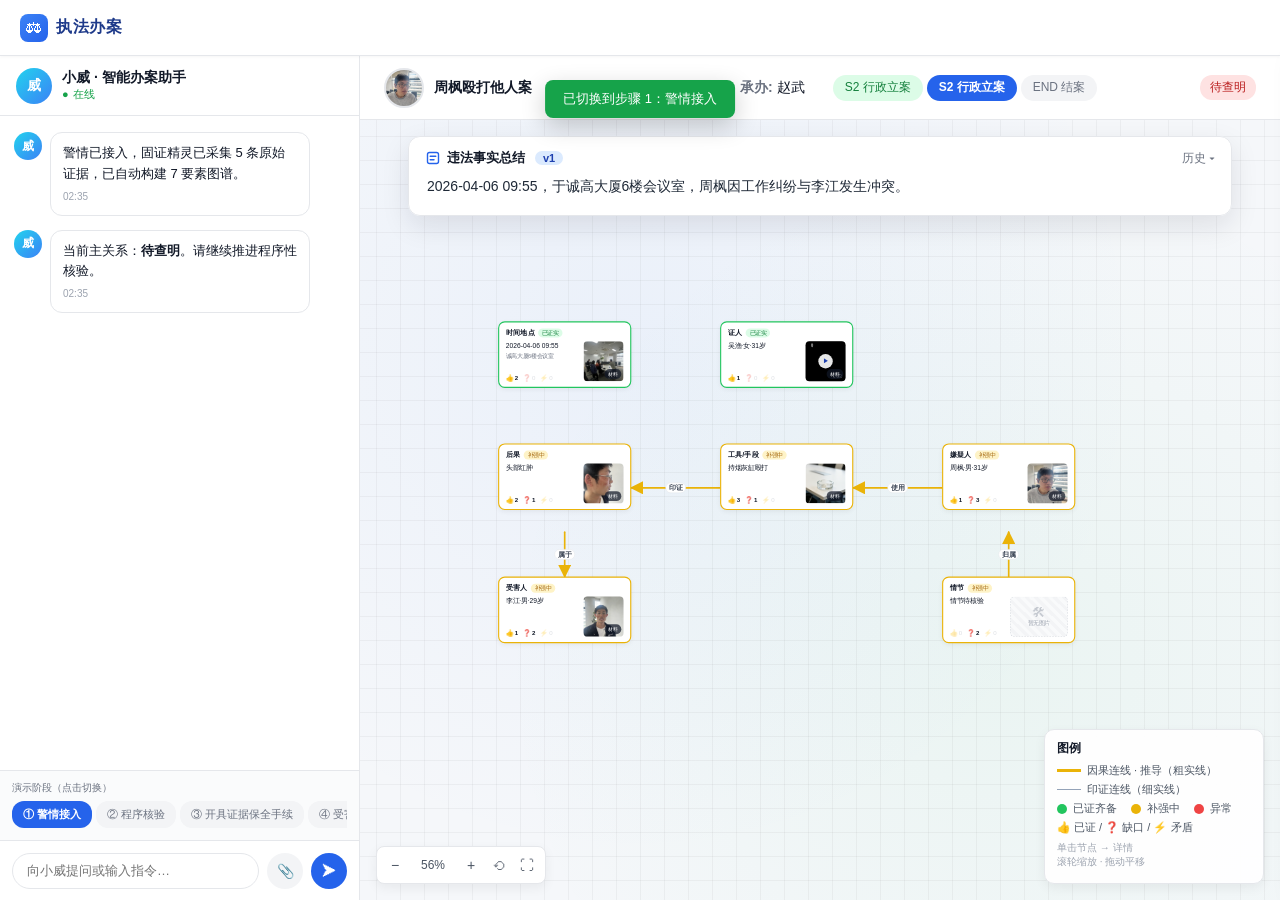
==== 卷宗V5.html @ eef05706 "Update dossier workflow prototype and documentation Refresh the dossier workflow assets and document" ====
<!DOCTYPE html>
<html lang="zh-CN">
<head>
<meta charset="UTF-8">
<title>执法办案智能辅助系统 · 原型 v4</title>
<style>
* { box-sizing: border-box; margin: 0; padding: 0; }
html, body { height: 100%; font-family: -apple-system, "PingFang SC", "Microsoft YaHei", "Segoe UI", sans-serif; color: #111827; background: #f5f7fa; overflow: hidden; }
button { font-family: inherit; cursor: pointer; border: none; background: none; }

/* ============ 顶部栏 ============ */
.topbar {
  height: 56px; background: #fff; border-bottom: 1px solid #e5e7eb;
  display: flex; align-items: center; padding: 0 20px; gap: 24px;
  box-shadow: 0 1px 3px rgba(0,0,0,.04); z-index: 10; position: relative;
}
.brand { display: flex; align-items: center; gap: 8px; }
.brand-logo {
  width: 28px; height: 28px; border-radius: 8px;
  background: linear-gradient(135deg,#3b82f6,#2563eb);
  display: flex; align-items: center; justify-content: center; color:#fff; font-size: 16px;
}
.brand-name { font-size: 16px; font-weight: 700; color: #1e3a8a; letter-spacing: 0.5px; }
.case-meta { display: flex; gap: 18px; font-size: 14px; align-items: center; }
.case-title { display: flex; align-items: center; gap: 10px; }
.case-avatar {
  width: 40px; height: 40px; border-radius: 50%; flex-shrink: 0;
  background-image: url('assets/嫌疑人人像.jpg'); background-size: cover; background-position: center;
  border: 2px solid #e5e7eb;
}
.case-meta span.lbl { color: #6b7280; margin-right: 4px; font-weight: 700; }
.case-meta span.val { color: #111827; font-weight: 500; }
.stage-chips { display: flex; gap: 4px; }
.chip {
  height: 26px; padding: 0 12px; border-radius: 13px; font-size: 12px;
  display: flex; align-items: center; background: #f3f4f6; color: #6b7280;
}
.chip.done { background: #dcfce7; color: #15803d; }
.chip.active { background: #2563eb; color: #fff; font-weight: 600; }
.main-rel {
  font-size: 12px; padding: 4px 10px; border-radius: 12px;
  background: #fee2e2; color: #b91c1c; font-weight: 500;
}
.main-rel.yellow { background: #fef3c7; color: #a16207; }
.main-rel.green { background: #dcfce7; color: #15803d; }
.spacer { flex: 1; }

/* ============ 工作区案件信息条 ============ */
.workspace-casebar {
  width: 100%; min-height: 64px; background: #fff; border-bottom: 1px solid #e5e7eb;
  display: flex; align-items: center; padding: 0 24px; gap: 28px;
  box-shadow: 0 1px 2px rgba(0,0,0,.03); flex-shrink: 0;
}

/* ============ 主体三段 ============ */
.app { height: calc(100vh - 56px); display: flex; }

/* ============ 左侧聊天 ============ */
.chat {
  width: 360px; background: #fff; border-right: 1px solid #e5e7eb;
  display: flex; flex-direction: column;
}
.chat-head {
  height: 60px; padding: 0 16px; display: flex; align-items: center; gap: 10px;
  border-bottom: 1px solid #e5e7eb;
}
.bot-avatar {
  width: 36px; height: 36px; border-radius: 50%;
  background: linear-gradient(135deg,#22d3ee,#3b82f6);
  display: flex; align-items: center; justify-content: center; color: #fff; font-weight: 700; font-size: 14px;
}
.bot-name { font-size: 14px; font-weight: 600; }
.bot-status { font-size: 11px; color: #16a34a; }
.bot-status::before { content:"●"; margin-right: 4px; }

.msgs { flex: 1; overflow-y: auto; padding: 16px 14px; display: flex; flex-direction: column; gap: 14px; }
.msg { display: flex; gap: 8px; }
.msg.user { flex-direction: row-reverse; }
.msg .av {
  width: 28px; height: 28px; border-radius: 50%; flex-shrink: 0;
  display: flex; align-items: center; justify-content: center; color:#fff; font-size: 12px; font-weight: 600;
}
.msg.bot .av { background: linear-gradient(135deg,#22d3ee,#3b82f6); }
.msg.user .av { background: #2563eb; }
.bubble {
  max-width: 260px; padding: 10px 12px; border-radius: 12px; font-size: 13px;
  line-height: 1.6; background: #f3f4f6; color: #111827;
}
.msg.user .bubble { background: #2563eb; color: #fff; }
.msg.bot .bubble { background: #fff; border: 1px solid #e5e7eb; }
.bubble b { color: #111827; }
.bubble .msg-link { color: #2563eb; font-weight: 700; cursor: pointer; }
.bubble .msg-link:hover { text-decoration: underline; }
.bubble .confirm-demo {
  display: inline-block; margin-left: 6px; padding: 2px 10px; border-radius: 999px;
  background: #2563eb; color: #fff; font-size: 12px; font-weight: 700;
}
.bubble .ts { display: block; font-size: 10px; color: #9ca3af; margin-top: 4px; }
.msg.user .bubble .ts { color: rgba(255,255,255,.7); }

/* 强提示矛盾消息 */
.bubble.alert {
  border-left: 4px solid #ef4444 !important; padding-left: 10px;
  background: #fff;
}
.bubble.alert .alert-title {
  color: #b91c1c; font-weight: 700; margin-bottom: 6px;
  display: flex; align-items: center; gap: 4px;
}
.bubble.alert .conflict-row {
  display: flex; gap: 4px; margin: 6px 0;
}
.bubble.alert .conflict-col {
  flex: 1; border: 1px solid #e5e7eb; border-radius: 6px; padding: 6px 8px;
  font-size: 11px; background: #f9fafb;
}
.bubble.alert .conflict-col .src { color: #6b7280; font-size: 10px; }
.bubble.alert .conflict-col .val { font-weight: 600; color: #111827; }
.bubble.alert .investigation {
  background: #eff6ff; border-left: 3px solid #3b82f6;
  padding: 6px 8px; margin: 6px 0; font-size: 11px; border-radius: 4px;
}
.bubble.alert .tasks {
  font-size: 11px; color: #4b5563; margin-top: 4px;
}
.bubble.alert .tasks::before { content: "📋 "; }
.bubble.alert .view-conflict {
  color: #2563eb; font-size: 12px; cursor: pointer;
  margin-top: 8px; display: inline-block; font-weight: 500;
}
.bubble.alert .view-conflict:hover { text-decoration: underline; }

/* 演示步进器 */
.stepper {
  border-top: 1px solid #e5e7eb;
  padding: 10px 12px; background: #fafbfc;
}
.stepper-label { font-size: 10px; color: #6b7280; margin-bottom: 6px; }
.stepper-pills { display: flex; gap: 4px; overflow-x: auto; padding-bottom: 2px; }
.step-pill {
  flex-shrink: 0; padding: 5px 10px; border-radius: 12px;
  font-size: 11px; background: #f3f4f6; color: #6b7280; cursor: pointer; border: 1px solid transparent;
  transition: all .2s;
}
.step-pill.active { background: #2563eb; color: #fff; font-weight: 600; }
.step-pill.done { background: #dcfce7; color: #15803d; }
.step-pill:hover:not(.active) { background: #e5e7eb; }

.input-area {
  height: 60px; padding: 10px 12px; border-top: 1px solid #e5e7eb;
  display: flex; align-items: center; gap: 8px;
}
.input-area input {
  flex: 1; height: 36px; border: 1px solid #e5e7eb; border-radius: 18px;
  padding: 0 14px; font-size: 13px; outline: none;
}
.input-area input:focus { border-color: #3b82f6; }
.input-area .icon-btn {
  width: 36px; height: 36px; border-radius: 50%; background: #f3f4f6;
  display: flex; align-items: center; justify-content: center; font-size: 14px;
}
.input-area .send-btn { background: #2563eb; color: #fff; }

/* ============ 右侧工作区 ============ */
.workspace { flex: 1; display: flex; flex-direction: column; min-width: 0; }
.tabs {
  height: 44px; background: #fff; border-bottom: 1px solid #e5e7eb;
  display: none; align-items: center; padding: 0 16px; gap: 4px;
}
.tab {
  padding: 0 14px; height: 32px; display: flex; align-items: center; gap: 6px;
  font-size: 13px; color: #6b7280; border-radius: 6px; cursor: pointer;
}
.tab .badge {
  background: #f3f4f6; color: #4b5563; font-size: 10px;
  padding: 1px 6px; border-radius: 8px; font-weight: 600;
}
.tab.active { background: #eff6ff; color: #2563eb; font-weight: 600; }
.tab.active .badge { background: #2563eb; color: #fff; }

.tab-content { flex: 1; overflow: hidden; position: relative; }
.tab-pane { display: none; height: 100%; }
.tab-pane.active { display: flex; flex-direction: column; }

/* ============ 违法事实总结 ============ */
.fact-summary {
  position: absolute; top: 16px; left: 50%; transform: translateX(-50%);
  width: calc(100% - 96px); max-width: 1350px;
  background: rgba(255,255,255,.96); border: 1px solid #e5e7eb; border-radius: 12px;
  padding: 12px 16px; z-index: 60;
  box-shadow: 0 10px 28px rgba(15,23,42,.10);
  backdrop-filter: blur(8px);
}
.fact-head {
  display: flex; align-items: center; justify-content: space-between;
  margin-bottom: 8px;
}
.fact-title {
  font-size: 13px; font-weight: 600; color: #111827;
  display: flex; align-items: center; gap: 6px;
}
.fact-title .linear-icon {
  width: 16px; height: 16px; color: #2563eb; flex-shrink: 0;
}
.fact-title .ver {
  background: #dbeafe; color: #1e40af; font-size: 11px;
  padding: 1px 8px; border-radius: 8px; margin-left: 4px;
}
.fact-history-btn {
  font-size: 12px; color: #6b7280; cursor: pointer;
}
.fact-history-btn:hover { color: #2563eb; }
.fact-body {
  font-size: 14px; color: #1f2937; line-height: 1.7;
  min-height: 28px; max-height: 100px; overflow: auto;
}
.fact-body .new {
  background: #dbeafe; color: #1e40af; padding: 0 2px; border-radius: 3px;
  animation: highlight 3s ease forwards;
}
@keyframes highlight {
  0% { background: #93c5fd; }
  100% { background: transparent; color: #1f2937; }
}

/* ============ 图谱画布（支持缩放拖动） ============ */
.canvas-wrap {
  flex: 1; position: relative; overflow: hidden;
  background:
    radial-gradient(circle at 30% 30%, rgba(59,130,246,.06), transparent 60%),
    radial-gradient(circle at 70% 70%, rgba(34,197,94,.05), transparent 60%),
    #f5f7fa;
  cursor: grab;
}
.canvas-wrap.grabbing { cursor: grabbing; }
.canvas-wrap::before {
  content: ""; position: absolute; inset: -2000px; pointer-events: none;
  background-image:
    linear-gradient(to right, rgba(0,0,0,.04) 1px, transparent 1px),
    linear-gradient(to bottom, rgba(0,0,0,.04) 1px, transparent 1px);
  background-size: 24px 24px;
}
/* 视口容器：承载SVG + 节点层，统一transform */
.viewport {
  position: absolute; left: 0; top: 0;
  width: 1600px; height: 800px;
  transform-origin: 0 0;
  transition: transform 200ms ease;
}
.viewport.dragging { transition: none; }
#graph { width: 100%; height: 100%; display: block; }

/* 缩放控制条 */
.zoom-bar {
  position: absolute; left: 16px; bottom: 16px;
  background: #fff; border: 1px solid #e5e7eb; border-radius: 8px;
  display: flex; align-items: center; padding: 4px;
  box-shadow: 0 4px 12px rgba(0,0,0,.06); z-index: 50;
}
.zoom-bar button {
  width: 28px; height: 28px; border-radius: 6px; font-size: 14px;
  color: #4b5563; transition: background .15s;
}
.zoom-bar button:hover { background: #f3f4f6; }
.zoom-bar .zoom-val {
  min-width: 48px; text-align: center; font-size: 12px; color: #4b5563;
  font-variant-numeric: tabular-nums;
}

/* 节点（HTML，绝对定位） */
.nodes-layer {
  position: absolute; inset: 0; pointer-events: none;
}
.node {
  position: absolute; pointer-events: auto;
  background: #fff; border: 2px solid #eab308; border-radius: 12px;
  box-shadow: 0 3px 10px rgba(0,0,0,.06);
  padding: 10px 12px; cursor: pointer;
  transition: box-shadow 200ms, border-color 200ms, transform 150ms;
  display: flex; flex-direction: column;
}
.node:hover { transform: translateY(-2px); box-shadow: 0 8px 20px rgba(0,0,0,.1); }
.node.green { border-color: #22c55e; }
.node.red { border-color: #ef4444; animation: redblink 2s linear infinite; }
@keyframes redblink {
  0%, 100% { box-shadow: 0 4px 12px rgba(239,68,68,.4); border-color: #ef4444; }
  50% { box-shadow: 0 4px 18px rgba(239,68,68,.7); border-color: #fca5a5; }
}

.node-head {
  display: flex; align-items: center; gap: 6px; margin-bottom: 6px;
}
.node-title { font-size: 13px; font-weight: 600; }
.node-status {
  height: 16px; padding: 0 7px; border-radius: 8px; font-size: 10px;
  display: inline-flex; align-items: center;
}
.node-status.yellow { background: #fef3c7; color: #a16207; }
.node-status.green { background: #dcfce7; color: #15803d; }
.node-status.red { background: #fee2e2; color: #b91c1c; }

.node-body { display: flex; gap: 8px; flex: 1; align-items: stretch; }
.node-info { flex: 1; min-width: 0; display: flex; flex-direction: column; }
.node-key { font-size: 12px; font-weight: 500; color: #111827; line-height: 1.4; }
.node-sub { font-size: 10px; color: #6b7280; margin-top: 3px; line-height: 1.4; }
.node-info .three-badges { margin-top: auto; padding-top: 8px; }
.node-photo {
  width: 72px; height: 72px; border-radius: 7px; background: #f3f4f6;
  display: flex; align-items: center; justify-content: center;
  font-size: 9px; color: #9ca3af; flex-shrink: 0;
  background-size: cover; background-position: center;
  box-sizing: border-box; position: relative; overflow: hidden;
}
.node-photo.placeholder {
  width: 72px; height: 72px;
  background: repeating-linear-gradient(45deg, #f9fafb, #f9fafb 6px, #f3f4f6 6px, #f3f4f6 12px);
  border: 1px dashed #d1d5db;
  flex-direction: column; gap: 2px; color: #9ca3af; font-size: 10px;
  box-sizing: border-box;
}
.node-photo.placeholder .icon { font-size: 24px; opacity: .55; line-height: 1; }

/* 证人视频小部件（72×72 正方形） */
.node-video {
  width: 72px; height: 72px; flex-shrink: 0;
  border-radius: 7px; overflow: hidden;
  position: relative; background: #000;
  cursor: pointer;
}
.node-video video {
  width: 100%; height: 100%; object-fit: cover; display: block;
}
.node-video .vd-overlay {
  position: absolute; inset: 0; display: flex; align-items: center; justify-content: center;
  background: linear-gradient(135deg, rgba(0,0,0,.25), rgba(0,0,0,.55));
  transition: background .2s;
}
.node-video.playing .vd-overlay { background: rgba(0,0,0,0); }
.node-video .play-icon {
  width: 26px; height: 26px; border-radius: 50%;
  background: rgba(255,255,255,.9); color: #1e40af;
  display: flex; align-items: center; justify-content: center;
  font-size: 10px;
  box-shadow: 0 2px 6px rgba(0,0,0,.3);
}
.node-video.playing .play-icon { display: none; }
.node-video .vd-tag {
  position: absolute; top: 3px; left: 3px;
  font-size: 8px; color: #fff; background: rgba(0,0,0,.5);
  padding: 1px 5px; border-radius: 5px;
}
.node-video .vd-time {
  position: absolute; bottom: 3px; right: 3px;
  font-size: 8px; color: #fff; background: rgba(0,0,0,.55);
  padding: 1px 4px; border-radius: 4px;
  font-variant-numeric: tabular-nums;
}

.node-foot {
  display: flex; justify-content: space-between; align-items: center;
  margin-top: 8px; padding-top: 7px; border-top: 1px dashed #f3f4f6;
}
.three-bar { display: flex; gap: 3px; }
.three-bar .seg {
  width: 28px; height: 16px; border-radius: 8px;
  display: flex; align-items: center; justify-content: center;
  font-size: 9px; font-weight: 700; color: #fff;
  box-shadow: inset 0 1px 0 rgba(255,255,255,.4), inset 0 -1px 0 rgba(0,0,0,.08), 0 1px 2px rgba(0,0,0,.06);
}
.three-bar .seg.g { background: linear-gradient(135deg,#4ade80,#16a34a); }
.three-bar .seg.y { background: linear-gradient(135deg,#fde047,#d97706); }
.three-bar .seg.r { background: linear-gradient(135deg,#f87171,#b91c1c); }

.three-badges { display: flex; gap: 9px; }
.badge-emoji {
  display: flex; align-items: center; gap: 2px; font-size: 11px;
}
.badge-emoji .num { font-size: 11px; font-weight: 700; color: #111827; }
.badge-emoji.gray { opacity: .35; }
.badge-emoji.gray .num { color: #9ca3af; font-weight: 500; }
.badge-emoji:hover { transform: scale(1.05); }

/* 原地展开态 */
.node {
  transition: left 380ms cubic-bezier(.4,.0,.2,1),
              top 380ms cubic-bezier(.4,.0,.2,1),
              width 380ms cubic-bezier(.4,.0,.2,1),
              height 380ms cubic-bezier(.4,.0,.2,1),
              box-shadow 200ms,
              border-color 200ms;
}
.node.expanded {
  z-index: 100;
  cursor: default;
  box-shadow: 0 16px 40px rgba(0,0,0,.18) !important;
  padding: 14px 16px !important;
  overflow: hidden;
}
.node.expanded:hover { transform: none; }
.node-detail { display: none; }
.node.expanded .node-detail {
  display: block; margin-top: 12px;
  max-height: 360px; overflow-y: auto; padding-right: 6px;
  font-size: 12px;
}
.node.expanded .node-foot { margin-top: 8px; padding-top: 8px; }
.node.expanded .node-title { font-size: 15px; }
.node.expanded .node-key { font-size: 14px; }
.node.expanded .node-sub { font-size: 11px; }
.node.expanded .node-photo,
.node.expanded .node-video { width: 110px; height: 110px; }
.node-close-x {
  position: absolute; top: 10px; right: 10px;
  width: 24px; height: 24px; border-radius: 50%;
  background: #f3f4f6; color: #6b7280; cursor: pointer;
  display: none; align-items: center; justify-content: center; font-size: 16px;
  z-index: 5;
}
.node-close-x:hover { background: #e5e7eb; }
.node.expanded .node-close-x { display: flex; }

/* 模态框内复用绽放详情样式 */
.detail-section { margin-top: 14px; }
.detail-section-head {
  font-size: 12px; font-weight: 700; color: #4b5563;
  padding-bottom: 6px; border-bottom: 1px solid #f3f4f6;
  display: flex; justify-content: space-between; align-items: center;
}
.detail-section-head .toggle { color: #9ca3af; font-size: 11px; cursor: pointer; }
.evidence-card {
  background: #fafbfc; border: 1px solid #f3f4f6; border-radius: 8px;
  padding: 8px 10px; margin-top: 8px; font-size: 12px;
}
.evidence-card .ev-head {
  display: flex; gap: 6px; align-items: center; margin-bottom: 4px;
}
.evidence-card .ev-name { font-weight: 600; color: #111827; }
.evidence-card .ev-tag {
  font-size: 10px; padding: 1px 6px; border-radius: 6px;
  background: #e0e7ff; color: #3730a3;
}
.evidence-card .ev-meta {
  display: grid; grid-template-columns: 1fr 1fr; gap: 4px 8px;
  margin: 6px 0; padding: 6px 8px; border-radius: 6px;
  background: #fff; color: #6b7280; font-size: 10px; line-height: 1.4;
}
.evidence-card .ev-meta b { color: #374151; font-weight: 600; }

.gap-card {
  background: #fff7ed; border: 1px dashed #fdba74; border-radius: 8px;
  padding: 8px 10px; margin-top: 8px; font-size: 12px;
}
.gap-card .gap-title { font-weight: 600; color: #c2410c; }
.gap-card .gap-action { color: #4b5563; margin-top: 4px; font-size: 11px; }
.gap-card .gap-task-tag {
  display: inline-block; margin-top: 6px; font-size: 11px;
  background: #e0e7ff; color: #4338ca; padding: 3px 10px; border-radius: 10px;
  font-weight: 500;
}

.conflict-card {
  background: #fef9f9; border: 1px solid #fecaca; border-radius: 8px;
  padding: 10px; margin-top: 8px;
}
.conflict-card.resolved { background: #f9fafb; border-color: #e5e7eb; }
.cf-head { display: flex; align-items: center; justify-content: space-between; gap: 8px; margin-bottom: 6px; }
.conflict-card .cf-title { font-weight: 600; color: #b91c1c; font-size: 12px; }
.conflict-card.resolved .cf-title { color: #6b7280; }
.cf-detail-btn {
  height: 22px; padding: 0 8px; border-radius: 11px;
  background: #eff6ff; color: #1d4ed8; font-size: 11px; font-weight: 700;
}
.cf-detail-btn:hover { background: #dbeafe; }
.cf-vs { display: flex; gap: 6px; margin: 6px 0; }
.cf-vs > div {
  flex: 1; background: #fff; border: 1px solid #e5e7eb;
  border-radius: 6px; padding: 6px 8px;
}
.cf-vs .src { font-size: 10px; color: #6b7280; }
.cf-vs .val { font-size: 12px; font-weight: 600; color: #111827; }
.cf-investigation {
  background: #eff6ff; border-left: 3px solid #3b82f6;
  padding: 6px 8px; margin: 8px 0; font-size: 11px; border-radius: 4px;
}
.cf-investigation .lbl { color: #1e40af; font-weight: 600; }
.cf-tasks {
  background: #fff; border: 1px solid #e5e7eb;
  padding: 6px 8px; margin: 8px 0; font-size: 11px; border-radius: 4px;
}
.cf-tasks .lbl { color: #4b5563; font-weight: 600; }
.cf-tasks ul { list-style: none; margin-top: 4px; }
.cf-tasks li { color: #4b5563; padding-left: 14px; position: relative; }
.cf-tasks li::before { content: "·"; color: #2563eb; position: absolute; left: 6px; font-weight: 700; }
.cf-actions { display: flex; gap: 8px; margin-top: 10px; }
.cf-actions button {
  flex: 1; height: 30px; border-radius: 6px; font-size: 12px;
}
.cf-actions .confirm-btn { background: #16a34a; color: #fff; }
.cf-actions .confirm-btn:hover { background: #15803d; }
.cf-actions .reject-btn { background: #fff; border: 1px solid #d1d5db; color: #4b5563; }

/* 删除原 close-x（节点上的关闭叉，原地展开版用 .node-close-x） */
.close-x { display: none !important; }

/* 图例 */
.legend {
  position: absolute; right: 16px; bottom: 16px;
  background: rgba(255,255,255,.95); border: 1px solid #e5e7eb;
  border-radius: 10px; padding: 10px 12px;
  font-size: 11px; box-shadow: 0 4px 12px rgba(0,0,0,.06);
  width: 220px;
}
.legend h4 { font-size: 12px; font-weight: 700; margin-bottom: 6px; color: #111827; }
.legend-item {
  display: flex; align-items: center; gap: 6px; margin: 4px 0; color: #4b5563;
}
.legend-line {
  width: 24px; height: 2px; background: #4b5563;
}
.legend-line.thick { height: 3px; }
.legend-line.thin { height: 1.5px; background: #94a3b8; }
.dot { width: 10px; height: 10px; border-radius: 50%; }
.dot.g { background: #22c55e; }
.dot.y { background: #eab308; }
.dot.r { background: #ef4444; }

/* Toast */
.toast {
  position: fixed; top: 80px; left: 50%; transform: translateX(-50%) translateY(-10px);
  background: #111827; color: #fff; padding: 10px 18px; border-radius: 8px;
  font-size: 13px; opacity: 0; transition: all 300ms ease;
  z-index: 200; box-shadow: 0 8px 24px rgba(0,0,0,.2);
}
.toast.show { opacity: 1; transform: translateX(-50%) translateY(0); }
.toast.error { background: #b91c1c; }
.toast.success { background: #16a34a; }

/* Tooltip */
.tooltip {
  position: fixed; background: #111827; color: #fff; padding: 6px 10px;
  border-radius: 6px; font-size: 11px; pointer-events: none; opacity: 0;
  transition: opacity 200ms; z-index: 300; max-width: 220px;
}
.tooltip.show { opacity: 1; }

/* History drawer */
.drawer {
  position: fixed; right: -400px; top: 56px; bottom: 0; width: 380px;
  background: #fff; border-left: 1px solid #e5e7eb;
  transition: right 300ms ease;
  box-shadow: -4px 0 20px rgba(0,0,0,.08);
  z-index: 150; display: flex; flex-direction: column;
}
.drawer.show { right: 0; }
.drawer-head {
  height: 48px; padding: 0 16px; display: flex; align-items: center;
  justify-content: space-between; border-bottom: 1px solid #e5e7eb;
  font-size: 14px; font-weight: 600;
}
.drawer-close { font-size: 18px; color: #6b7280; cursor: pointer; }
.drawer-body { flex: 1; overflow-y: auto; padding: 12px 16px; }
.ver-item {
  padding: 10px 12px; border-radius: 8px; cursor: pointer;
  margin-bottom: 4px; font-size: 12px;
}
.ver-item:hover { background: #f3f4f6; }
.ver-item.active { background: #eff6ff; color: #2563eb; }
.ver-item .vt { font-weight: 600; }
.ver-item .vd { font-size: 11px; color: #6b7280; margin-top: 2px; }
.ver-preview {
  margin-top: 14px; padding: 12px; background: #f9fafb;
  border-radius: 8px; font-size: 13px; line-height: 1.6;
}

/* 材料抽屉 */
.material-drawer {
  position: fixed; right: -440px; top: 56px; bottom: 0; width: 420px;
  background: #fff; border-left: 1px solid #e5e7eb;
  transition: right 300ms ease;
  box-shadow: -4px 0 24px rgba(0,0,0,.10);
  z-index: 170; display: flex; flex-direction: column;
}
.material-drawer.show { right: 0; }
.material-drawer .drawer-body { padding: 14px 16px; }
.material-panel {
  border: 1px solid #e5e7eb; border-radius: 12px; padding: 14px;
  background: linear-gradient(180deg,#fff,#f8fafc);
}
.material-panel:hover { border-color: #93c5fd; box-shadow: 0 8px 22px rgba(37,99,235,.10); }
.material-type {
  display: inline-flex; align-items: center; height: 22px; padding: 0 9px;
  border-radius: 11px; background: #eff6ff; color: #1d4ed8;
  font-size: 11px; font-weight: 700; margin-bottom: 8px;
}
.material-title { font-size: 16px; font-weight: 700; color: #111827; margin-bottom: 4px; }
.material-kv { display: grid; grid-template-columns: 74px 1fr; gap: 8px 10px; font-size: 12px; line-height: 1.5; }
.material-kv .k { color: #6b7280; }
.material-kv .v { color: #111827; font-weight: 500; }
.material-excerpt {
  margin-top: 12px; padding: 10px 12px; border-left: 3px solid #2563eb;
  background: #eff6ff; border-radius: 8px; font-size: 12px; line-height: 1.6; color: #1f2937;
}
.material-elements {
  margin-top: 12px; border: 1px solid #e5e7eb; border-radius: 10px;
  overflow: hidden; background: #fff;
}
.material-elements-title {
  height: 34px; display: flex; align-items: center; padding: 0 12px;
  background: #f8fafc; border-bottom: 1px solid #e5e7eb;
  font-size: 12px; font-weight: 700; color: #111827;
}
.material-element-row {
  display: grid; grid-template-columns: 74px 1fr; gap: 8px;
  padding: 8px 12px; border-bottom: 1px solid #f3f4f6;
  font-size: 12px; line-height: 1.5;
}
.material-element-row:last-child { border-bottom: none; }
.material-element-row .k { color: #1d4ed8; font-weight: 700; }
.material-element-row .v { color: #374151; }
.compare-table { margin-top: 12px; border: 1px solid #e5e7eb; border-radius: 10px; overflow: hidden; }
.compare-row { display: grid; grid-template-columns: 72px 1fr 1fr; border-bottom: 1px solid #f3f4f6; font-size: 12px; }
.compare-row:last-child { border-bottom: none; }
.compare-row > div { padding: 8px 10px; line-height: 1.5; border-right: 1px solid #f3f4f6; }
.compare-row > div:last-child { border-right: none; }
.compare-row.head { background: #f8fafc; font-weight: 700; color: #111827; }
.compare-row.diff { background: #fff7ed; }
.compare-row .k { color: #1d4ed8; font-weight: 700; }
.compare-row .bad { color: #b91c1c; font-weight: 700; }
.compare-row .good { color: #15803d; font-weight: 700; }
.material-open-btn {
  margin-top: 12px; height: 32px; padding: 0 14px; border-radius: 8px;
  background: #2563eb; color: #fff; font-size: 12px; font-weight: 700;
}
.material-open-btn:hover { background: #1d4ed8; }
.mat-link {
  color: #2563eb; cursor: pointer; font-weight: 600;
}
.mat-link:hover { text-decoration: underline; }
.media-link-btn {
  position: absolute; right: 4px; bottom: 4px;
  height: 18px; padding: 0 6px; border-radius: 9px;
  background: rgba(17,24,39,.72); color: #fff; font-size: 9px;
}

/* 其他 Tab 简化展示 */
.placeholder {
  flex: 1; display: flex; align-items: center; justify-content: center;
  flex-direction: column; gap: 8px; color: #9ca3af; font-size: 13px;
}
.placeholder .icon { font-size: 40px; }

/* 证据池/任务/日志简易表 */
.list-pane { padding: 16px; overflow-y: auto; }
.card-grid { display: grid; grid-template-columns: repeat(auto-fill, minmax(320px, 1fr)); gap: 12px; }
.list-card {
  background: #fff; border: 1px solid #e5e7eb; border-radius: 10px;
  padding: 12px 14px; box-shadow: 0 2px 6px rgba(0,0,0,.04);
}
.list-card h4 { font-size: 13px; font-weight: 600; margin-bottom: 6px; }
.list-card .meta { font-size: 11px; color: #6b7280; margin-bottom: 6px; }
.list-card .desc { font-size: 12px; color: #4b5563; line-height: 1.6; }
.list-card .three-tags { display: flex; gap: 4px; margin-top: 8px; padding-top: 8px; border-top: 1px solid #f3f4f6; }
.tag-mini { font-size: 10px; padding: 2px 6px; border-radius: 6px; color: #fff; font-weight: 600; }

.log-line {
  background: #fff; border-left: 3px solid #2563eb; padding: 10px 14px;
  margin-bottom: 8px; border-radius: 0 8px 8px 0; font-size: 12px;
}
.log-line.system { border-left-color: #16a34a; }
.log-line.human { border-left-color: #eab308; }
.log-line .lt { font-weight: 600; color: #111827; }
.log-line .lm { color: #4b5563; line-height: 1.7; margin-top: 4px; }
.log-line .lt-time { color: #9ca3af; font-size: 11px; margin-right: 6px; }
.log-line .role-tag {
  font-size: 10px; padding: 1px 6px; border-radius: 4px; margin-left: 6px;
}
.log-line .role-tag.s { background: #dcfce7; color: #15803d; }
.log-line .role-tag.h { background: #fef3c7; color: #a16207; }
</style>
</head>
<body>

<!-- ============ 顶部栏 ============ -->
<div class="topbar">
  <div class="brand">
    <div class="brand-logo">⚖</div>
    <div class="brand-name">执法办案</div>
  </div>
  <div class="spacer"></div>
</div>

<!-- ============ 主体 ============ -->
<div class="app">
  <!-- 左侧聊天 -->
  <div class="chat">
    <div class="chat-head">
      <div class="bot-avatar">威</div>
      <div>
        <div class="bot-name">小威 · 智能办案助手</div>
        <div class="bot-status">在线</div>
      </div>
    </div>
    <div class="msgs" id="msgs">
      <!-- 消息由JS填充 -->
    </div>
    <!-- 演示步进器 -->
    <div class="stepper">
      <div class="stepper-label">演示阶段（点击切换）</div>
      <div class="stepper-pills" id="stepperPills">
        <div class="step-pill active" data-step="1">① 警情接入</div>
        <div class="step-pill" data-step="2">② 程序核验</div>
        <div class="step-pill" data-step="3">③ 开具证据保全手续</div>
        <div class="step-pill" data-step="4">④ 受害人笔录</div>
        <div class="step-pill" data-step="5">⑤ 伤情检查</div>
        <div class="step-pill" data-step="6">⑥ 自书</div>
        <div class="step-pill" data-step="7">⑦ 嫌疑人笔录</div>
        <div class="step-pill" data-step="8">⑧ 处罚签发</div>
      </div>
    </div>
    <div class="input-area">
      <input type="text" placeholder="向小威提问或输入指令…">
      <button class="icon-btn" title="上传">📎</button>
      <button class="icon-btn send-btn" title="发送">➤</button>
    </div>
  </div>

  <!-- 右侧工作区 -->
  <div class="workspace">
    <div class="tabs">
      <div class="tab active" data-tab="graph">🔗 图谱</div>
      <div class="tab" data-tab="doc">📄 文书<span class="badge">9</span></div>
      <div class="tab" data-tab="evi">🧾 证据池<span class="badge">15</span></div>
      <div class="tab" data-tab="task">🗂 任务看板<span class="badge">3</span></div>
      <div class="tab" data-tab="log">📋 决策日志</div>
    </div>

    <div class="tab-content">
      <!-- 图谱 Tab -->
      <div class="tab-pane active" data-pane="graph">
        <div class="workspace-casebar">
          <div class="case-meta">
            <div class="case-title"><span class="case-avatar"></span><span class="val" style="font-weight: 700;">周枫殴打他人案</span></div>
            <div><span class="val">2026·公（行）字第 0086 号</span></div>
            <div><span class="lbl">承办:</span><span class="val">赵武</span></div>
          </div>
          <div class="stage-chips">
            <div class="chip done">S2 行政立案</div>
            <div class="chip active" id="chipStage">S3 案件办理</div>
            <div class="chip">END 结案</div>
          </div>
          <div class="spacer"></div>
          <div class="main-rel yellow" id="mainRel">补强推进中</div>
        </div>

        <!-- 画布 -->
        <div class="canvas-wrap" id="canvasWrap">
          <!-- 违法事实总结 -->
          <div class="fact-summary">
            <div class="fact-head">
              <div class="fact-title"><svg class="linear-icon" viewBox="0 0 16 16" fill="none" aria-hidden="true"><rect x="2.5" y="2.5" width="11" height="11" rx="2" stroke="currentColor" stroke-width="1.4"/><path d="M5.2 6.2h5.6M5.2 9.8h3.8" stroke="currentColor" stroke-width="1.4" stroke-linecap="round"/></svg>违法事实总结<span class="ver" id="factVer">v2</span></div>
              <div class="fact-history-btn" onclick="toggleHistory()">历史 ▾</div>
            </div>
            <div class="fact-body" id="factBody">
              2026-04-06 09:55，于诚高大厦6楼会议室，周枫因工作纠纷与李江发生口角，<span class="new">周枫拿起会议桌上的烟灰缸殴打李江头部。</span>
            </div>
          </div>
          <div class="viewport" id="viewport">
            <svg id="graph" viewBox="0 0 1600 800" preserveAspectRatio="xMidYMid meet" style="position:absolute;left:0;top:0;width:1600px;height:800px;pointer-events:none;">
              <defs>
                <marker id="arrowG" viewBox="0 0 10 10" refX="9" refY="5" markerWidth="8" markerHeight="8" orient="auto">
                  <path d="M0,0 L10,5 L0,10 z" fill="#22c55e"/>
                </marker>
                <marker id="arrowY" viewBox="0 0 10 10" refX="9" refY="5" markerWidth="8" markerHeight="8" orient="auto">
                  <path d="M0,0 L10,5 L0,10 z" fill="#eab308"/>
                </marker>
                <marker id="arrowR" viewBox="0 0 10 10" refX="9" refY="5" markerWidth="8" markerHeight="8" orient="auto">
                  <path d="M0,0 L10,5 L0,10 z" fill="#ef4444"/>
                </marker>
              </defs>
              <g id="edges"></g>
              <g id="edgeLabels"></g>
            </svg>
            <div class="nodes-layer" id="nodesLayer"></div>
          </div>

          <!-- 缩放控制 -->
          <div class="zoom-bar">
            <button onclick="zoomBy(-0.1)" title="缩小">−</button>
            <span class="zoom-val" id="zoomVal">100%</span>
            <button onclick="zoomBy(0.1)" title="放大">+</button>
            <button onclick="resetView()" title="复位">⟲</button>
            <button onclick="fitView()" title="适配">⛶</button>
          </div>

          <!-- 图例 -->
          <div class="legend">
            <h4>图例</h4>
            <div class="legend-item"><div class="legend-line thick" style="background:#eab308"></div>因果连线 · 推导（粗实线）</div>
            <div class="legend-item"><div class="legend-line thin"></div>印证连线（细实线）</div>
            <div class="legend-item"><div class="dot g"></div>已证齐备 <div class="dot y" style="margin-left:8px"></div>补强中 <div class="dot r" style="margin-left:8px"></div>异常</div>
            <div class="legend-item">👍 已证 / ❓ 缺口 / ⚡ 矛盾</div>
            <div class="legend-item" style="color:#9ca3af;font-size:10px;margin-top:6px;">单击节点 → 详情<br>滚轮缩放 · 拖动平移</div>
          </div>
        </div>
        <!-- 节点详情：原地展开，无模态框 -->
      </div>

      <!-- 文书 Tab -->
      <div class="tab-pane" data-pane="doc">
        <div class="list-pane">
          <div class="card-grid">
            <div class="list-card" onclick="openMaterialDrawerByName('警情概述')" style="cursor:pointer;">
              <h4>受案登记表</h4>
              <div class="meta">已签发 · 2026-04-06 10:05</div>
              <div class="desc">系统根据警情自动填充，民警审核通过。</div>
            </div>
            <div class="list-card" onclick="openMaterialDrawerByName('身份核验回写')" style="cursor:pointer;">
              <h4>立案审批表</h4>
              <div class="meta">已签发 · 2026-04-06 10:18</div>
              <div class="desc">程序性核验通过后由系统起草。</div>
            </div>
            <div class="list-card" onclick="openMaterialDrawerByName('李江询问笔录')" style="cursor:pointer;">
              <h4>询问笔录（李江）</h4>
              <div class="meta">已生成 · 2026-04-06 10:32</div>
              <div class="desc">笔录 Agent 回写，已自动入证据池。</div>
            </div>
          </div>
        </div>
      </div>

      <!-- 证据池 Tab -->
      <div class="tab-pane" data-pane="evi">
        <div class="list-pane">
          <div class="card-grid" id="eviGrid"></div>
        </div>
      </div>

      <!-- 任务看板 Tab -->
      <div class="tab-pane" data-pane="task">
        <div class="list-pane">
          <div class="card-grid" id="taskGrid"></div>
        </div>
      </div>

      <!-- 决策日志 Tab -->
      <div class="tab-pane" data-pane="log">
        <div class="list-pane" id="logList"></div>
      </div>
    </div>
  </div>
</div>

<!-- 历史抽屉 -->
<div class="drawer" id="histDrawer">
  <div class="drawer-head">
    <span>违法事实 · 历史版本</span>
    <span class="drawer-close" onclick="toggleHistory()">×</span>
  </div>
  <div class="drawer-body" id="histBody"></div>
</div>

<!-- 材料抽屉 -->
<div class="material-drawer" id="materialDrawer">
  <div class="drawer-head">
    <span>材料核心要素</span>
    <span class="drawer-close" onclick="closeMaterialDrawer()">×</span>
  </div>
  <div class="drawer-body" id="materialBody"></div>
</div>

<!-- Toast / Tooltip -->
<div class="toast" id="toast"></div>
<div class="tooltip" id="tooltip"></div>

<script>
/* ===== 节点数据（含 6 个步骤的状态切换）===== */
/* ===== 节点布局：横向因果链（后果→工具→受害人→嫌疑人），印证节点上方挂接 =====
   画布 viewport：1600 × 800（足够避让空间）
   节点尺寸 240×~140，主链路 y=420 居中 */
const NODES = {
  conseq:  { id:'conseq',  title:'后果',     x:220,  y:280, w:240, h:160, photo:'assets/被害人伤情.JPG' },
  tool:    { id:'tool',    title:'工具/手段', x:620,  y:280, w:240, h:160, photo:'assets/作案工具烟灰缸.jpg' },
  victim:  { id:'victim',  title:'受害人',   x:220,  y:520, w:240, h:160, photo:'assets/被害人人像.JPG' },
  suspect: { id:'suspect', title:'嫌疑人',   x:1020, y:280, w:240, h:160, photo:'assets/嫌疑人人像.jpg' },
  circumstance: { id:'circumstance', title:'情节', x:1020, y:520, w:240, h:160 },
  time:    { id:'time',    title:'时间地点', x:220,  y:60,  w:240, h:160, photo:'assets/现场照片.jpg' },
  witness: { id:'witness', title:'证人',     x:620,  y:60,  w:240, h:160, video:'assets/证人证言.mp4' },
};

/* ===== 6 阶段的演示数据 ===== */
const STEPS = [
  null, // 占位
  { // 步骤 1：警情接入
    progress:'2/8', mainRel:{cls:'',txt:'待查明'},
    miss:'缺·自书 缺·伤情检查 缺·询问笔录',
    factVer:'v1',
    fact:'<span class="new">2026-04-06 09:55，于诚高大厦6楼会议室，周枫因工作纠纷与李江发生冲突。</span>',
    nodes:{
      time:    { state:'green',  status:'已证实', key:'2026-04-06 09:55', sub:'诚高大厦6楼会议室', bar:['g','g','g'], badges:[2,0,0] },
      conseq:  { state:'yellow', status:'补强中', key:'头部红肿', sub:'伤情照片初判', bar:['y','y','g'], badges:[2,1,0] },
      tool:    { state:'yellow', status:'补强中', key:'持烟灰缸殴打', sub:'警情概述+证人证言', bar:['y','g','g'], badges:[3,1,0] },
      witness: { state:'green',  status:'已证实', key:'吴渔·女·31岁', sub:'现场证人证言已采集', bar:['g','g','g'], badges:[1,0,0] },
      victim:  { state:'yellow', status:'补强中', key:'李江·男·29岁', sub:'人像照片已采集·待身份核验', bar:['g','g','g'], badges:[1,2,0] },
      suspect: { state:'yellow', status:'补强中', key:'周枫·男·31岁', sub:'人像照片已采集·待身份核验', bar:['g','g','g'], badges:[1,3,0] },
      circumstance: { state:'yellow', status:'补强中', key:'情节待核验', sub:'前科/到案/认罪认罚材料待采集', bar:['y','g','g'], badges:[0,2,0] },
    },
    msgs:[
      {type:'bot', html:'警情已接入，固证精灵已采集 5 条原始证据，已自动构建 7 要素图谱。'},
      {type:'bot', html:'当前主关系：<b>待查明</b>。请继续推进程序性核验。'},
    ]
  },
  { // 步骤 2：程序核验
    progress:'4/8', mainRel:{cls:'yellow',txt:'准备立案'},
    miss:'缺·自书 缺·伤情检查 缺·询问笔录',
    factVer:'v1',
    fact:'2026-04-06 09:55，于诚高大厦6楼会议室，周枫因工作纠纷与李江发生冲突。',
    nodes:{
      time:    { state:'green',  status:'已证实', key:'2026-04-06 09:55', sub:'诚高大厦6楼会议室', bar:['g','g','g'], badges:[2,0,0] },
      conseq:  { state:'yellow', status:'补强中', key:'头部红肿', sub:'伤情照片初判', bar:['y','y','g'], badges:[2,1,0] },
      tool:    { state:'yellow', status:'补强中', key:'持烟灰缸殴打', sub:'警情概述+证人证言', bar:['y','g','g'], badges:[3,1,0] },
      witness: { state:'green',  status:'已证实', key:'吴渔·女·31岁', sub:'现场证人证言已采集', bar:['g','g','g'], badges:[1,0,0] },
      victim:  { state:'yellow', status:'补强中', key:'李江·男·29岁', sub:'身份核验通过·待询问', bar:['g','g','g'], badges:[3,1,0] },
      suspect: { state:'yellow', status:'补强中', key:'周枫·男·31岁·初犯', sub:'身份核验通过·待询问', bar:['g','g','g'], badges:[4,1,0] },
      circumstance: { state:'yellow', status:'补强中', key:'初犯', sub:'前科核验通过·认罪认罚材料待采集', bar:['g','g','g'], badges:[1,1,0] },
    },
    msgs:[
      {type:'bot', html:'小威已完成 4 项程序性核验：<b>身份/前科/管辖/治安期限</b>，全部通过。'},
      {type:'bot', html:'小威已生成 <span class="msg-link" onclick="openOriginalFile(\'assets/行政案件立案登记表.pdf\');event.stopPropagation();">《行政立案登记表》</span><span class="msg-link" onclick="openOriginalFile(\'assets/行政案件立案告知书.pdf\');event.stopPropagation();">《行政立案告知书》</span><span class="msg-link" onclick="openOriginalFile(\'assets/接报审批表.pdf\');event.stopPropagation();">《接报审批表》</span>，请审核确认<br><span class="confirm-demo">确认</span>'},
      {type:'user', html:'已审核确认。'},
      {type:'bot', html:'立案审批已完成，进入案件办理阶段'},
    ]
  },
  { // 步骤 3：开具证据保全手续
    progress:'5/8', mainRel:{cls:'yellow',txt:'补强推进中'},
    miss:'缺·自书 缺·伤情检查 缺·询问笔录',
    factVer:'v1',
    fact:'2026-04-06 09:55，于诚高大厦6楼会议室，周枫因工作纠纷与李江发生冲突。',
    nodes:{
      time:    { state:'green',  status:'已证实', key:'2026-04-06 09:55', sub:'诚高大厦6楼会议室', bar:['g','g','g'], badges:[2,0,0] },
      conseq:  { state:'yellow', status:'补强中', key:'头部红肿', sub:'伤情照片初判', bar:['y','y','g'], badges:[2,1,0] },
      tool:    { state:'green',  status:'已证实', key:'烟灰缸证据保全手续', sub:'决定书+清单+审批表', bar:['g','g','g'], badges:[6,0,0] },
      witness: { state:'green',  status:'已证实', key:'吴渔·女·31岁', sub:'现场证人证言已采集', bar:['g','g','g'], badges:[1,0,0] },
      victim:  { state:'yellow', status:'补强中', key:'李江·男·29岁', sub:'身份核验通过·待询问', bar:['g','g','g'], badges:[3,1,0] },
      suspect: { state:'yellow', status:'补强中', key:'周枫·男·31岁·初犯', sub:'身份核验通过·待询问', bar:['g','g','g'], badges:[4,1,0] },
      circumstance: { state:'yellow', status:'补强中', key:'初犯', sub:'前科核验通过·认罪认罚材料待采集', bar:['g','g','g'], badges:[1,1,0] },
    },
    msgs:[
      {type:'bot', html:'根据工具的证据材料缺失，小威已经帮助你自动生成<span class="msg-link" onclick="openOriginalFile(\'assets/证据保全决定书.pdf\');event.stopPropagation();">《证据保全决定书》</span><span class="msg-link" onclick="openOriginalFile(\'assets/证据保全清单.pdf\');event.stopPropagation();">《证据保全清单》</span><span class="msg-link" onclick="openOriginalFile(\'assets/证据保全审批表.pdf\');event.stopPropagation();">《证据保全审批表》</span>'},
    ]
  },
  { // 步骤 4：笔录·矛盾（核心场景）
    progress:'5/8', mainRel:{cls:'yellow',txt:'补强推进中'},
    miss:'缺·自书 缺·伤情检查',
    factVer:'v2',
    fact:'2026-04-06 09:55，于诚高大厦6楼会议室，周枫因工作纠纷与李江发生口角，<span class="new">周枫拿起会议桌上的烟灰缸殴打李江头部。</span>',
    nodes:{
      time:    { state:'green',  status:'已证实', key:'2026-04-06 09:55', sub:'诚高大厦6楼会议室', bar:['g','g','g'], badges:[2,0,0] },
      conseq:  { state:'yellow', status:'补强中', key:'头部红肿', sub:'伤情照片+李江笔录', bar:['y','y','g'], badges:[2,1,0] },
      tool:    { state:'yellow', status:'补强中', key:'持烟灰缸殴打', sub:'证人证言+李江笔录', bar:['y','g','g'], badges:[5,0,0] },
      witness: { state:'green',  status:'已证实', key:'吴渔·女·31岁', sub:'现场证人证言已采集', bar:['g','g','g'], badges:[1,0,0] },
      victim:  { state:'yellow', status:'补强中', key:'李江·男·29岁', sub:'身份核验·已询问', bar:['g','g','g'], badges:[4,0,0] },
      suspect: { state:'yellow', status:'补强中', key:'周枫·男·31岁·初犯', sub:'身份核验·待询问', bar:['g','g','g'], badges:[3,1,0] },
      circumstance: { state:'yellow', status:'补强中', key:'初犯', sub:'前科核验通过·认罪认罚材料待采集', bar:['g','g','g'], badges:[1,1,0] },
    },
    msgs:[
      {type:'bot', html:'根据受害人证据材料缺失，小威帮你创建了<span class="msg-link">李江《询问笔录》</span>的任务。'},
      {type:'bot', html:'小威已笔录 Agent信息：<b>李江《询问笔录》</b>。'},
      {type:'bot', html:'李江笔录已入池，描述与证人证言一致：<b>用烟灰缸殴打头部</b>。'},
    ]
  },
  { // 步骤 5：伤情检查结论
    progress:'6/8', mainRel:{cls:'yellow',txt:'补强推进中'},
    miss:'缺·自书',
    factVer:'v3',
    fact:'2026-04-06 09:55，于诚高大厦6楼会议室，周枫因工作纠纷与李江发生冲突，周枫用烟灰缸殴打李江头部，<span class="new">致李江头皮挫裂伤。</span>',
    nodes:{
      time:    { state:'green',  status:'已证实', key:'2026-04-06 09:55', sub:'诚高大厦6楼会议室', bar:['g','g','g'], badges:[2,0,0] },
      conseq:  { state:'green',  status:'已证实', key:'头皮挫裂伤', sub:'医学结论·照片印证', bar:['g','g','g'], badges:[4,0,0] },
      tool:    { state:'yellow', status:'补强中', key:'持烟灰缸殴打', sub:'证人证言+李江笔录', bar:['y','g','g'], badges:[5,0,0] },
      witness: { state:'green',  status:'已证实', key:'吴渔·女·31岁', sub:'现场证人证言已采集', bar:['g','g','g'], badges:[1,0,0] },
      victim:  { state:'green',  status:'已证实', key:'李江·男·29岁', sub:'身份核验·已询问', bar:['g','g','g'], badges:[4,0,0] },
      suspect: { state:'yellow', status:'补强中', key:'周枫·男·31岁·初犯', sub:'身份核验·待询问', bar:['g','g','g'], badges:[3,1,0] },
      circumstance: { state:'yellow', status:'补强中', key:'初犯', sub:'前科核验通过·认罪认罚材料待采集', bar:['g','g','g'], badges:[1,1,0] },
    },
    msgs:[
      {type:'bot', html:'根据后果证据材料缺失，小威帮你创建了上传医院伤情检查结果的任务。'},
      {type:'bot', html:'伤情检查结论提取完成 · <b>头皮挫裂伤</b>。'},
      {type:'bot', html:'伤情照片真实性 🟡 → 🟢（因伤情检查结论印证）。'},
      {type:'bot', html:'后果节点三性已齐备。违法事实总结升级到 v3。'},
    ]
  },
  { // 步骤 6：自书+认罚
    progress:'7/8', mainRel:{cls:'yellow',txt:'补强推进中'},
    miss:'缺·周枫询问笔录',
    factVer:'v3',
    fact:'2026-04-06 09:55，于诚高大厦6楼会议室，周枫因工作纠纷与李江发生冲突，周枫用烟灰缸殴打李江头部，致李江头皮挫裂伤。',
    nodes:{
      time:    { state:'green',  status:'已证实', key:'2026-04-06 09:55', sub:'诚高大厦6楼会议室', bar:['g','g','g'], badges:[2,0,0] },
      conseq:  { state:'green',  status:'已证实', key:'头皮挫裂伤', sub:'医学结论·照片印证', bar:['g','g','g'], badges:[4,0,0] },
      tool:    { state:'green',  status:'已证实', key:'烟灰缸殴打头部', sub:'物证+保全材料印证', bar:['g','g','g'], badges:[5,0,0] },
      witness: { state:'green',  status:'已证实', key:'吴渔·女·31岁', sub:'现场证人证言已采集', bar:['g','g','g'], badges:[1,0,0] },
      victim:  { state:'green',  status:'已证实', key:'李江·男·29岁', sub:'身份核验·已询问', bar:['g','g','g'], badges:[4,0,0] },
      suspect: { state:'yellow', status:'补强中', key:'周枫·男·31岁·初犯·认错认罚', sub:'已收自书·待询问笔录', bar:['y','g','g'], badges:[4,1,0] },
      circumstance: { state:'yellow', status:'补强中', key:'初犯·认错认罚', sub:'认罪认罚相关材料已回写·待笔录确认', bar:['y','g','g'], badges:[3,1,0] },
    },
    msgs:[
      {type:'bot', html:'根据嫌疑人证据材料缺失，小威帮你自动生成了《传呼证》并创建了获取<span class="msg-link">嫌疑人供述</span>任务。'},
      {type:'bot', html:'小威收到办案中心材料：<b>周枫自书材料</b>。'},
    ]
  },
  { // 步骤 7：嫌疑人笔录（矛盾闭环）
    progress:'8/8', mainRel:{cls:'green',txt:'事实查明'},
    miss:'',
    factVer:'v4',
    fact:'2026-04-06 09:55，于诚高大厦6楼会议室，周枫因工作纠纷与李江发生冲突，周枫用烟灰缸殴打李江头部，致李江头皮挫裂伤。<span class="new">案发后周枫主动到案，对违法事实供认不讳，认错认罚。</span>',
    nodes:{
      time:    { state:'green',  status:'已证实', key:'2026-04-06 09:55', sub:'诚高大厦6楼会议室', bar:['g','g','g'], badges:[2,0,0] },
      conseq:  { state:'green',  status:'已证实', key:'头皮挫裂伤', sub:'医学结论·照片印证', bar:['g','g','g'], badges:[4,0,0] },
      tool:    { state:'green',  status:'已证实', key:'用烟灰缸殴打李江头部', sub:'矛盾闭环（周枫笔录承认）', bar:['g','g','g'], badges:[5,0,0] },
      witness: { state:'green',  status:'已证实', key:'吴渔·女·31岁', sub:'现场证人证言已采集', bar:['g','g','g'], badges:[1,0,0] },
      victim:  { state:'green',  status:'已证实', key:'李江·男·29岁', sub:'身份核验·已询问', bar:['g','g','g'], badges:[4,0,0] },
      suspect: { state:'green',  status:'已证实', key:'周枫·男·31岁·初犯·认错认罚', sub:'笔录+自书+认罚已采集', bar:['g','g','g'], badges:[6,0,0] },
      circumstance: { state:'green', status:'已证实', key:'初犯·主动到案·认错认罚', sub:'前科核验+认罪认罚材料+笔录确认', bar:['g','g','g'], badges:[4,0,0] },
    },
    msgs:[
      {type:'bot', html:'小威已笔录 Agent信息：<b>周枫《询问笔录》</b>(E-011)。'},
      {type:'bot', html:'周枫确认：<b>"我拿烟灰缸砸了李江头部"</b>，与李江笔录、证人证言一致。'},
      {type:'bot', html:'工具/经过节点已由笔录、证人证言和烟灰缸保全材料闭环。'},
      {type:'bot', html:'周枫已签认罚书。适用快办程序，已帮你申请快办。'},
    ]
  },
  { // 步骤 8：处罚签发
    progress:'8/8', mainRel:{cls:'green',txt:'事实查明'},
    miss:'',
    factVer:'v5',
    fact:'2026-04-06 09:55，于诚高大厦6楼会议室，周枫因工作纠纷与李江发生冲突，周枫用烟灰缸殴打李江头部，致李江头皮挫裂伤。案发后周枫主动到案，对违法事实供认不讳，认错认罚。<span class="new">依据《治安管理处罚法》第四十三条第一款，对周枫处以行政拘留五日。</span>',
    nodes:{
      time:    { state:'green',  status:'已证实', key:'2026-04-06 09:55', sub:'诚高大厦6楼会议室', bar:['g','g','g'], badges:[2,0,0] },
      conseq:  { state:'green',  status:'已证实', key:'头皮挫裂伤', sub:'医学结论·照片印证', bar:['g','g','g'], badges:[4,0,0] },
      tool:    { state:'green',  status:'已证实', key:'用烟灰缸殴打李江头部', sub:'多源证据印证一致', bar:['g','g','g'], badges:[5,0,0] },
      witness: { state:'green',  status:'已证实', key:'吴渔·女·31岁', sub:'询问笔录已采集·与笔录一致', bar:['g','g','g'], badges:[1,0,0] },
      victim:  { state:'green',  status:'已证实', key:'李江·男·29岁', sub:'身份核验·已询问', bar:['g','g','g'], badges:[4,0,0] },
      suspect: { state:'green',  status:'已证实', key:'周枫·男·31岁·初犯·认错认罚', sub:'已送达·执行中', bar:['g','g','g'], badges:[6,0,0] },
      circumstance: { state:'green', status:'已证实', key:'初犯·认错认罚', sub:'作为量罚情节纳入处罚草本', bar:['g','g','g'], badges:[4,0,0] },
    },
    msgs:[
      {type:'bot', html:'快办审批通过，小威已生成<span class="msg-link" onclick="openOriginalFile(\'assets/行政处罚决定书.pdf\');event.stopPropagation();">《行政处罚决定书》</span>、<span class="msg-link" onclick="openOriginalFile(\'assets/行政处罚告知笔录.pdf\');event.stopPropagation();">《行政处罚告知书》</span>，请审核确认<br><span class="confirm-demo">确认</span>'},
      {type:'user', html:'确认'},
      {type:'bot', html:'《行政处罚决定书》已签发 · 已送达周枫 · 拘留 5 日。'},
      {type:'bot', html:'事实查明，案件办结，并为你生成《发还清单》。'},
    ]
  },
];

/* ===== 材料索引：证据/文书/视频统一链接到原文件 ===== */
const MATERIALS = {
  '警情概述': {
    title:'接报案登记表', type:'文书', file:'assets/接报案登记表.pdf', owner:'李江', time:'2026-04-06 09:57', source:'办案系统',
    elements:['时间','地点','人物','经过'], excerpt:'李江报警称被同事周枫殴打，地点为诚高大厦6楼会议室，头部受伤。'
  },
  '伤情照片': {
    title:'受害人伤情照片', type:'照片', file:'assets/被害人伤情.JPG', owner:'李江', time:'2026-04-06 10:05', source:'固证精灵',
    elements:['对象','后果'], excerpt:'李江头部可见红肿及创口，与后续诊断结论及询问笔录描述相互印证。'
  },
  '受害人伤势照片': {
    title:'受害人伤情照片', type:'照片', file:'assets/被害人伤情.JPG', owner:'李江', time:'2026-04-06 10:05', source:'固证精灵',
    elements:['对象','后果'], excerpt:'李江头部可见红肿及创口，与后续诊断结论及询问笔录描述相互印证。'
  },
  '李江人像照片': {
    title:'受害人人像', type:'照片', file:'assets/被害人人像.JPG', owner:'李江', time:'2026-04-06 10:05', source:'固证精灵',
    elements:['对象','身份'], excerpt:'李江正面人像照片，用于受害人身份识别和材料归档。'
  },
  '嫌疑人人像照片': {
    title:'嫌疑人人像', type:'照片', file:'assets/嫌疑人人像.jpg', owner:'周枫', time:'2026-04-06 10:05', source:'固证精灵',
    elements:['人物','身份'], excerpt:'周枫正面人像照片，用于违法嫌疑人身份识别和材料归档。'
  },
  '现场照片': {
    title:'现场照片', type:'照片', file:'assets/现场照片.jpg', owner:'', time:'2026-04-06 10:05', source:'固证精灵',
    elements:['地点','经过'], excerpt:'会议室现场照片，会议桌与座椅布局可印证案发地点描述。'
  },
  '现场勘验照片': {
    title:'现场照片', type:'现场勘验', file:'assets/现场照片.jpg', owner:'', time:'2026-04-06 10:05', source:'固证精灵',
    elements:['地点','工具/经过'], excerpt:'记录会议室空间、桌椅位置和现场环境，直接支撑案发地点及经过核验。'
  },
  '执法记录仪视频': {
    title:'执法记录仪（剪辑版）', type:'视听资料', file:'assets/执法记录仪（剪辑版）.mp4', owner:'民警', time:'2026-04-06 10:06', source:'固证精灵',
    elements:['工具/经过','现场处置'], excerpt:'记录民警到场后的现场状态、双方位置和初步处置过程，作为经过类直接材料。'
  },
  '体表原始伤情记录表': {
    title:'体表原始伤情记录表', type:'检查笔录', file:'assets/体表原始伤情记录表.pdf', owner:'李江', time:'2026-04-06 10:12', source:'固证精灵',
    elements:['后果','检查'], excerpt:'记录李江头部红肿部位、形态和初步检查情况，直接支撑伤害后果。'
  },

  '作案工具照片': {
    title:'作案工具烟灰缸照片', type:'照片', file:'assets/作案工具烟灰缸.jpg', owner:'周枫', time:'2026-04-06 10:05', source:'固证精灵',
    elements:['工具/经过','物证'], excerpt:'透明玻璃材质圆形烟灰缸照片，直接指向本案作案工具。'
  },
  '证据保全决定书': {
    title:'证据保全决定书', type:'程序文书', file:'assets/证据保全决定书.pdf', owner:'周枫', time:'2026-05-06', source:'办案系统',
    elements:['工具/经过','程序'], excerpt:'决定对证据保全清单中的烟灰缸进行扣押三十日。'
  },
  '证据保全清单': {
    title:'证据保全清单', type:'程序清单', file:'assets/证据保全清单.pdf', owner:'', time:'2026-05-06', source:'办案系统',
    elements:['工具/经过','物证'], excerpt:'登记烟灰缸一件，特征为透明玻璃材质的圆形烟灰缸。'
  },
  '证据保全审批表': {
    title:'证据保全审批表', type:'程序文书', file:'assets/证据保全审批表.pdf', owner:'周枫', time:'2026-05-06', source:'办案系统',
    elements:['工具/经过','程序'], excerpt:'对烟灰缸证据保全事项进行审批，支撑证据保全手续完整。'
  },
  '医院伤情检查通知单': {
    title:'医院伤情检查通知单', type:'伤情检查', file:'assets/医院伤情检查通知单.pdf', owner:'李江', time:'2026-04-06', source:'办案系统',
    elements:['后果','程序'], excerpt:'通知李江前往医院检查并出具检查结果，作为伤情检查程序材料。'
  },
  '发还清单': {
    title:'发还清单', type:'程序清单', file:'assets/发还清单.pdf', owner:'', time:'2026-05-06', source:'办案系统',
    elements:['工具/经过','程序'], excerpt:'载明烟灰缸一件发还情况，闭合物证流转链条。'
  },
  '传唤证': {
    title:'传唤证（行政）', type:'程序文书', file:'assets/传唤证（行政）.pdf', owner:'周枫', time:'2026-04-06 10:24', source:'办案系统',
    elements:['嫌疑人','程序'], excerpt:'依法传唤周枫到案接受询问，支撑嫌疑人到案和程序合法性。'
  },
  '行政案件立案告知书': {
    title:'行政案件立案告知书', type:'程序文书', file:'assets/行政案件立案告知书.pdf', owner:'李江 / 周枫', time:'2026-04-06 10:20', source:'办案系统',
    elements:['程序','受害人','嫌疑人'], excerpt:'告知案件已立案及相关权利义务，作为非呈请类程序性文书纳入卷宗卡片。'
  },
  '接报审批表': {
    title:'接报审批表', type:'程序文书', file:'assets/接报审批表.pdf', owner:'李江', time:'2026-04-06 10:05', source:'办案系统',
    elements:['程序','警情'], excerpt:'对接报案信息进行审批确认，支撑案件进入后续办理流程。'
  },
  '行政处罚告知笔录': {
    title:'行政处罚告知笔录', type:'程序笔录', file:'assets/行政处罚告知笔录.pdf', owner:'周枫', time:'2026-04-06 11:30', source:'办案系统',
    elements:['嫌疑人','情节','程序'], excerpt:'告知拟作出行政处罚的事实、理由、依据及权利，周枫对拟处罚无异议。'
  },
  '伤情检查结论告知书': {
    title:'诊断证明结论告知书', type:'程序告知', file:'assets/诊断证明结论告知书（受害人）.pdf', owner:'李江 / 周枫', time:'2026-04-09', source:'办案系统',
    elements:['后果','程序'], excerpt:'向相关人员告知头皮挫裂伤结论，支撑伤情结论已履行告知程序。'
  },
  '证人吴渔证言': {
    title:'证人证言', type:'视频/证言', file:'assets/证人证言.mp4', owner:'吴渔', time:'2026-04-06 09:55', source:'固证精灵',
    elements:['时间','地点','工具/经过'], excerpt:'证人称9点55分左右在诚高大厦6楼会议室看到周枫打了李江，现场使用烟灰缸。'
  },
  '李江询问笔录': {
    title:'受害人询问笔录', type:'笔录', file:'assets/受害人询问笔录.pdf', owner:'李江', time:'2026-04-06 10:32', source:'办案系统',
    elements:['时间','地点','受害人','工具/经过','后果'], excerpt:'李江陈述周枫先动手，拿烟灰缸砸其头部，自己没有还手，现场有同事吴渔看到。',
    sevenElements:{
      time:'2026-04-06 09:55 左右', place:'诚高大厦6楼会议室', subject:'周枫，男，31岁，违法嫌疑人', object:'李江，男，29岁，受害人',
      action:'周枫用烟灰缸殴打李江头部', consequence:'李江头部红肿，后续诊断为头皮挫裂伤', witness:'吴渔在场目击并拉开双方'
    }
  },
  '询问笔录': {
    title:'受害人询问笔录', type:'笔录', file:'assets/受害人询问笔录.pdf', owner:'李江', time:'2026-04-06 10:32', source:'办案系统',
    elements:['受害人','工具/经过','后果'], excerpt:'受害人李江陈述头部被烟灰缸砸伤、头部红肿疼痛，并要求依法处理周枫。',
    sevenElements:{
      time:'2026-04-06 09:55 左右', place:'诚高大厦6楼会议室', subject:'周枫，男，31岁，违法嫌疑人', object:'李江，男，29岁，受害人',
      action:'周枫用烟灰缸殴打李江头部', consequence:'李江头部红肿，后续诊断为头皮挫裂伤', witness:'吴渔在场目击并拉开双方'
    }
  },
  '伤情检查结论': {
    title:'诊断证明结论告知书', type:'程序告知', file:'assets/诊断证明结论告知书（受害人）.pdf', owner:'李江 / 周枫', time:'2026-04-09', source:'办案系统',
    elements:['后果','程序'], excerpt:'告知省人民医院诊断说明结论为头皮挫裂伤，并将作为认定人身伤害程度的依据。'
  },
  '周枫自书': {
    title:'嫌疑人自书材料', type:'自书材料', file:'assets/嫌疑人自书材料.pdf', owner:'周枫', time:'2026-04-06 11:20', source:'办案系统',
    elements:['嫌疑人','工具/经过','情节'], excerpt:'周枫自述与李江发生冲突，但动作描述与受害人笔录存在差异，触发矛盾核验。',
    sevenElements:{
      time:'2026-04-06 09:55 左右', place:'诚高大厦6楼会议室', subject:'周枫，男，31岁，违法嫌疑人', object:'李江，男，29岁，受害人',
      action:'自述拿起烟灰缸砸向李江头部', consequence:'承认造成对方头皮挫裂伤后果', witness:'结合吴渔证言核验'
    }
  },
  '自书材料·周枫': {
    title:'嫌疑人自书材料', type:'自书材料', file:'assets/嫌疑人自书材料.pdf', owner:'周枫', time:'2026-04-06 11:20', source:'办案系统',
    elements:['嫌疑人','工具/经过','情节'], excerpt:'周枫自述与李江发生冲突，但动作描述与受害人笔录存在差异，触发矛盾核验。',
    sevenElements:{
      time:'2026-04-06 09:55 左右', place:'诚高大厦6楼会议室', subject:'周枫，男，31岁，违法嫌疑人', object:'李江，男，29岁，受害人',
      action:'自述拿起烟灰缸砸向李江头部', consequence:'承认造成对方头皮挫裂伤后果', witness:'结合吴渔证言核验'
    }
  },
  '身份核验回写': {
    title:'行政案件立案登记表', type:'文书', file:'assets/行政案件立案登记表.pdf', owner:'周枫 / 李江', time:'2026-04-06 10:18', source:'办案系统',
    elements:['身份','程序'], excerpt:'登记案件基本信息、违法嫌疑人和受害人身份信息，支撑程序性核验。'
  },
  '李江身份核验': {
    title:'行政案件立案登记表', type:'文书', file:'assets/行政案件立案登记表.pdf', owner:'李江', time:'2026-04-06 10:18', source:'办案系统',
    elements:['受害人','身份'], excerpt:'记录受害人李江身份信息，支撑身份核验。'
  },
  '周枫身份核验': {
    title:'行政案件立案登记表', type:'文书', file:'assets/行政案件立案登记表.pdf', owner:'周枫', time:'2026-04-06 10:18', source:'办案系统',
    elements:['嫌疑人','身份'], excerpt:'记录违法嫌疑人周枫身份信息，支撑身份核验。'
  },
  '警情时间戳': {
    title:'接报回执', type:'文书', file:'assets/接报回执.pdf', owner:'李江', time:'2026-04-06 09:57', source:'办案系统',
    elements:['时间','地点'], excerpt:'记录报警时间和出警地点，用于印证案发时间线。'
  },
  '地点GPS': {
    title:'现场照片', type:'照片', file:'assets/现场照片.jpg', owner:'', time:'2026-04-06 10:05', source:'固证精灵',
    elements:['地点'], excerpt:'现场材料印证案发地点为诚高大厦6楼会议室。'
  },
  '前科核验回写': {
    title:'前科核验回写', type:'核验材料', file:'assets/行政案件立案登记表.pdf', owner:'周枫', time:'2026-04-06 10:18', source:'办案系统',
    elements:['前科','情节'], excerpt:'系统核验周枫身份及前科记录，结论为身份一致、初犯，用于辅助判断量罚情节。'
  },
  '快速办理权利义务告知书': {
    title:'行政案件快速办理权利义务告知书', type:'程序告知', file:'assets/行政案件快速办理权利义务告知书.pdf', owner:'周枫', time:'2026-04-06 11:27', source:'办案系统',
    elements:['程序','情节'], excerpt:'周枫已知悉快速办理相关权利义务，并确认适用快速办理程序。'
  },
  '认罪认罚材料': {
    title:'认错认罚相关材料', type:'认罪认罚材料', file:'assets/行政处罚告知笔录.pdf', owner:'周枫', time:'2026-04-06 11:30', source:'办案系统',
    elements:['嫌疑人','情节','程序'], excerpt:'周枫对违法事实表示认可，对拟处罚结果无异议，认错认罚情节可纳入处罚建议。'
  },
  '周枫询问笔录': {
    title:'周枫询问笔录', type:'笔录', file:'assets/行政处罚告知笔录.pdf', owner:'周枫', time:'2026-04-06 11:30', source:'办案系统',
    elements:['嫌疑人','工具/经过','情节'], excerpt:'周枫确认案发后主动到案，承认用烟灰缸殴打李江头部，并表示认错认罚。'
  },
  '行政处罚决定书': {
    title:'行政处罚决定书', type:'文书', file:'assets/行政处罚决定书.pdf', owner:'周枫', time:'2026-04-06 14:21', source:'办案系统',
    elements:['处罚结果','法律依据'], excerpt:'依据《治安管理处罚法》第四十三条第一款，对周枫处以行政拘留五日。'
  }
};

function materialForName(name) {
  const clean = name.replace(/\([^)]*\)|（[^）]*）/g, '').trim();
  return MATERIALS[clean] || Object.keys(MATERIALS).map(k => ({ k, m:MATERIALS[k] })).find(x => clean.includes(x.k) || x.k.includes(clean))?.m;
}

function escapeAttr(s) { return String(s || '').replace(/&/g,'&amp;').replace(/'/g,'&#39;').replace(/"/g,'&quot;').replace(/</g,'&lt;').replace(/>/g,'&gt;'); }
function escapeHtml(s) { return String(s || '').replace(/&/g,'&amp;').replace(/</g,'&lt;').replace(/>/g,'&gt;').replace(/"/g,'&quot;').replace(/'/g,'&#39;'); }
function materialTitle(name) {
  const m = materialForName(name);
  return m ? `<span class="mat-link" onclick="openMaterialDrawerByName('${escapeAttr(name)}');event.stopPropagation();">${escapeHtml(name)}</span>` : escapeHtml(name);
}

function openMaterialDrawerByName(name) {
  const m = materialForName(name);
  if (!m) { showToast('未找到关联原文件', 'error'); return; }
  openMaterialDrawer(m);
}
function openMaterialDrawer(m) {
  $('#histDrawer').classList.remove('show');
  const fields = [
    ['关联人员', m.owner || '—'],
    ['形成时间', m.time || '—'],
    ['来源', m.source || '—'],
    ['支撑要素', (m.elements || []).join('、') || '—']
  ];
  const seven = m.sevenElements ? [
    ['时间', m.sevenElements.time],
    ['地点', m.sevenElements.place],
    ['主体', m.sevenElements.subject],
    ['对象', m.sevenElements.object],
    ['工具/经过', m.sevenElements.action],
    ['后果', m.sevenElements.consequence]
  ] : [];
  $('#materialBody').innerHTML = `
    <div class="material-panel">
      <div class="material-type">${escapeHtml(m.type)}</div>
      <div class="material-title">${escapeHtml(m.title)}</div>
      <div class="material-kv">
        ${fields.map(([k,v]) => `<div class="k">${escapeHtml(k)}</div><div class="v">${escapeHtml(v)}</div>`).join('')}
      </div>
      <div class="material-excerpt">${escapeHtml(m.excerpt)}</div>
      ${seven.length ? `
        <div class="material-elements">
          <div class="material-elements-title">要素提取</div>
          ${seven.map(([k,v]) => `<div class="material-element-row"><div class="k">${escapeHtml(k)}</div><div class="v">${escapeHtml(v || '—')}</div></div>`).join('')}
        </div>
      ` : ''}
      <button class="material-open-btn" onclick="openOriginalFile('${escapeAttr(m.file)}');event.stopPropagation();">打开源文件</button>
    </div>
  `;
  $('#materialDrawer').classList.add('show');
}
function closeMaterialDrawer() { $('#materialDrawer').classList.remove('show'); }
function openOriginalFile(file) { window.open(encodeURI(file), '_blank'); }

function openConflictCompareDrawer() {
  const a = materialForName('询问笔录-李江')?.sevenElements || {};
  const b = materialForName('自书材料·周枫')?.sevenElements || {};
  const rows = [
    ['时间', a.time, b.time],
    ['地点', a.place, b.place],
    ['主体', a.subject, b.subject],
    ['对象', a.object, b.object],
    ['工具/经过', a.action, b.action],
    ['后果', a.consequence, b.consequence]
  ];
  $('#histDrawer').classList.remove('show');
  $('#materialBody').innerHTML = `
    <div class="material-panel">
      <div class="material-type">矛盾详情</div>
      <div class="material-title">矛盾详情</div>
      <div class="compare-table">
        <div class="compare-row head"><div>要素</div><div><span class="mat-link" onclick="openOriginalFile('assets/受害人询问笔录.pdf');event.stopPropagation();">询问笔录-李江</span></div><div><span class="mat-link" onclick="openOriginalFile('assets/嫌疑人自书材料.pdf');event.stopPropagation();">自书材料·周枫</span></div></div>
        ${rows.map(([k, av, bv]) => {
          const diff = av !== bv;
          return `<div class="compare-row ${diff ? 'diff' : ''}"><div class="k">${escapeHtml(k)}</div><div class="${diff && k === '工具/经过' ? 'good' : ''}">${escapeHtml(av || '—')}</div><div class="${diff && k === '工具/经过' ? 'bad' : ''}">${escapeHtml(bv || '—')}</div></div>`;
        }).join('')}
      </div>
    </div>
  `;
  $('#materialDrawer').classList.add('show');
}

/* ===== 各要素的"绽放态详情" ===== */
/* ===== 各要素的"绽放态详情" =====
   按阶段差异化：DETAIL_BY_STEP[step][nodeId] 命中则用，否则回落到 NODE_DETAIL_DEFAULT */

/* 步骤 1 · 警情接入 */
const STEP1_DETAIL = {
  conseq: {
    evidences: [
      { name:'伤情照片(E-003)', tag:'照片', desc:'李江头部明显红肿', bar:['g','g','g'] },
      { name:'体表原始伤情记录表', tag:'检查', desc:'记录头面部创口及红肿', bar:['g','g','g'] },
    ],
    gaps: [
      { title:'缺：医院伤情检查通知单', action:'待补齐医院检查及伤情结论告知材料' }
    ],
    conflicts: []
  },
  tool: {
    evidences: [
      { name:'警情概述', tag:'警情', desc:'接警记录指向烟灰缸殴打', bar:['y','g','g'] },
      { name:'作案工具照片', tag:'工具', desc:'烟灰缸照片已采集', bar:['g','g','g'] },
      { name:'现场勘验照片', tag:'现勘', desc:'会议室现场环境已固定', bar:['g','g','g'] },
    ],
    gaps: [
      { title:'缺：证据保全手续', action:'补齐烟灰缸证据保全决定书、清单及后续发还材料' }
    ],
    conflicts: []
  },
  victim: {
    evidences: [
      { name:'李江人像照片(E-002)', tag:'照片', desc:'被害人正面像', bar:['g','g','g'] },
    ],
    gaps: [
      { title:'缺：李江身份核验', action:'调用身份系统核验李江身份（程序核验阶段）' },
      { title:'缺：李江询问笔录', action:'笔录 Agent 安排询问（笔录阶段）' }
    ],
    conflicts: []
  },
  suspect: {
    evidences: [
      { name:'嫌疑人人像照片(E-004)', tag:'照片', desc:'周枫正面像', bar:['g','g','g'] },
    ],
    gaps: [
      { title:'缺：周枫身份核验', action:'调用身份系统核验周枫身份（程序核验阶段）' },
      { title:'缺：传唤证', action:'补齐传唤到案程序文书' },
      { title:'缺：嫌疑人陈述', action:'获取周枫询问笔录与自书（笔录/办案中心阶段）' }
    ],
    conflicts: []
  },
  circumstance: {
    evidences: [],
    gaps: [
      { title:'缺：前科核验回写', action:'调用身份/前科系统核验周枫前科情况（程序核验阶段）' },
      { title:'缺：认罪认罚相关材料', action:'待办案中心回写自书、认罚及快速办理告知材料' }
    ],
    conflicts: []
  },
  witness: {
    evidences: [
      { name:'证人吴渔证言(E-005)', tag:'证人', desc:'"看到周枫用烟灰缸打了李江头部"', bar:['g','g','g'] },
    ],
    gaps: [],
    conflicts: []
  },
  time: {
    evidences: [
      { name:'警情时间戳', tag:'警情', desc:'2026-04-06 09:55', bar:['g','g','g'] },
      { name:'地点GPS', tag:'地点', desc:'诚高大厦6楼会议室', bar:['g','g','g'] },
    ],
    gaps: [],
    conflicts: []
  },
};

/* 默认（沿用步骤 3 笔录矛盾阶段的详情） */
const NODE_DETAIL_DEFAULT = {
  tool: {
    evidences: [
      { name:'警情概述', tag:'警情', desc:'接警记录指向烟灰缸殴打', bar:['g','g','g'] },
      { name:'作案工具照片', tag:'工具', desc:'透明玻璃烟灰缸已拍照固定', bar:['g','g','g'] },
      { name:'现场勘验照片', tag:'现勘', desc:'案发会议室环境已固定', bar:['g','g','g'] },
      { name:'证据保全决定书', tag:'保全', desc:'对烟灰缸依法扣押三十日', bar:['g','g','g'] },
      { name:'证据保全清单', tag:'清单', desc:'烟灰缸一件已登记', bar:['g','g','g'] },
    ],
    gaps: [],
    conflicts: []
  },
  conseq: {
    evidences: [
      { name:'伤情照片(E-003)', tag:'照片', desc:'李江头部明显红肿', bar:['g','g','g'] },
      { name:'体表原始伤情记录表', tag:'检查', desc:'现场检查记录头面部创口及红肿', bar:['g','g','g'] },
      { name:'医院伤情检查通知单', tag:'检查', desc:'已通知医院检查伤情', bar:['g','g','g'] },
      { name:'伤情检查结论告知书', tag:'告知', desc:'头皮挫裂伤结论已告知', bar:['g','g','g'] },
    ],
    gaps: [],
    conflicts: []
  },
  victim: {
    evidences: [
      { name:'李江身份核验', tag:'核验', desc:'李江·身份证一致', bar:['g','g','g'] },
      { name:'李江询问笔录', tag:'笔录', desc:'被害人陈述周枫用烟灰缸殴打头部', bar:['y','g','g'] },
      { name:'李江人像照片(E-002)', tag:'照片', desc:'受害人身份影像', bar:['g','g','g'] },
    ],
    gaps: [],
    conflicts: []
  },
  suspect: {
    evidences: [
      { name:'周枫身份核验', tag:'核验', desc:'周枫·身份证一致', bar:['g','g','g'] },
      { name:'嫌疑人人像照片(E-004)', tag:'照片', desc:'嫌疑人身份影像', bar:['g','g','g'] },
      { name:'传唤证', tag:'程序', desc:'依法传唤周枫到案', bar:['g','g','g'] },
    ],
    gaps: [
      { title:'缺：嫌疑人陈述', action:'获取周枫询问笔录与自书' }
    ],
    conflicts: []
  },
  witness: {
    evidences: [
      { name:'证人吴渔证言(E-005)', tag:'证人', desc:'"用烟灰缸打了李江头部"', bar:['y','g','g'] },
    ],
    gaps: [
      { title:'缺：吴渔询问笔录', action:'安排吴渔询问' }
    ],
    conflicts: []
  },
  time: {
    evidences: [
      { name:'警情时间戳', tag:'警情', desc:'2026-04-06 09:55', bar:['g','g','g'] },
      { name:'地点GPS', tag:'地点', desc:'诚高大厦6楼会议室', bar:['g','g','g'] },
    ],
    gaps: [],
    conflicts: []
  },
};

/* 步骤 2 · 程序核验：在 ① 基础上，受害人/嫌疑人补齐身份核验回写 */
const STEP2_DETAIL = Object.assign({}, STEP1_DETAIL, {
  victim: {
    evidences: [
      { name:'李江人像照片(E-002)', tag:'照片', desc:'被害人正面像', bar:['g','g','g'] },
      { name:'李江身份核验', tag:'核验', desc:'李江·身份证一致', bar:['g','g','g'] },
      { name:'行政案件立案告知书', tag:'程序', desc:'已向受害人告知立案及权利义务', bar:['g','g','g'] },
    ],
    gaps: [
      { title:'缺：李江询问笔录', action:'笔录 Agent 安排询问（受害人笔录阶段）' }
    ],
    conflicts: []
  },
  suspect: {
    evidences: [
      { name:'嫌疑人人像照片(E-004)', tag:'照片', desc:'周枫正面像', bar:['g','g','g'] },
      { name:'周枫身份核验', tag:'核验', desc:'周枫·身份证一致', bar:['g','g','g'] },
      { name:'传唤证', tag:'程序', desc:'已依法传唤周枫到案', bar:['g','g','g'] },
      { name:'行政案件立案告知书', tag:'程序', desc:'已告知案件立案和相关权利义务', bar:['g','g','g'] },
    ],
    gaps: [
      { title:'缺：嫌疑人陈述', action:'获取周枫询问笔录与自书（嫌疑人笔录/办案中心阶段）' }
    ],
    conflicts: []
  },
  circumstance: {
    evidences: [
      { name:'前科核验回写', tag:'核验', desc:'周枫·初犯记录', bar:['g','g','g'] },
    ],
    gaps: [
      { title:'缺：认罪认罚相关材料', action:'待办案中心回写自书、认罚及快速办理告知材料' }
    ],
    conflicts: []
  },
});

/* 步骤 3 · 开具证据保全手续：工具节点补齐证据保全决定、清单和审批材料 */
const STEP3_PRESERVATION_DETAIL = Object.assign({}, STEP2_DETAIL, {
  tool: {
    evidences: [
      { name:'警情概述', tag:'警情', desc:'接警记录指向烟灰缸殴打', bar:['g','g','g'] },
      { name:'作案工具照片', tag:'工具', desc:'透明玻璃烟灰缸已拍照固定', bar:['g','g','g'] },
      { name:'现场勘验照片', tag:'现勘', desc:'案发会议室环境已固定', bar:['g','g','g'] },
      { name:'证据保全决定书', tag:'保全', desc:'对烟灰缸依法扣押三十日', bar:['g','g','g'] },
      { name:'证据保全清单', tag:'清单', desc:'烟灰缸一件已登记', bar:['g','g','g'] },
      { name:'证据保全审批表', tag:'审批', desc:'烟灰缸证据保全事项已审批', bar:['g','g','g'] },
    ],
    gaps: [],
    conflicts: []
  },
});

/* 步骤 4 · 笔录 */
const STEP3_DETAIL = {
  conseq: {
    evidences: [
      { name:'伤情照片(E-003)', tag:'照片', desc:'李江头部明显红肿', bar:['g','g','g'] },
      { name:'体表原始伤情记录表', tag:'检查', desc:'记录头面部创口及红肿', bar:['g','g','g'] },
    ],
    gaps: [
      { title:'缺：医院伤情检查通知单', action:'待补齐医院检查及伤情结论告知材料' }
    ],
    conflicts: []
  },
  tool: {
    evidences: [
      { name:'警情概述', tag:'警情', desc:'接警记录指向烟灰缸殴打', bar:['g','g','g'] },
      { name:'作案工具照片', tag:'工具', desc:'透明玻璃烟灰缸已拍照固定', bar:['g','g','g'] },
      { name:'现场勘验照片', tag:'现勘', desc:'案发会议室环境已固定', bar:['g','g','g'] },
      { name:'证据保全决定书', tag:'保全', desc:'对烟灰缸依法扣押三十日', bar:['g','g','g'] },
      { name:'证据保全清单', tag:'清单', desc:'烟灰缸一件已登记', bar:['g','g','g'] },
    ],
    gaps: [],
    conflicts: []
  },
  victim: {
    evidences: [
      { name:'李江人像照片(E-002)', tag:'照片', desc:'被害人正面像', bar:['g','g','g'] },
      { name:'李江身份核验', tag:'核验', desc:'李江·身份证一致', bar:['g','g','g'] },
      { name:'李江询问笔录', tag:'笔录', desc:'被害人陈述周枫用烟灰缸殴打头部', bar:['y','g','g'] },
      { name:'行政案件立案告知书', tag:'程序', desc:'立案告知已完成', bar:['g','g','g'] },
    ],
    gaps: [],
    conflicts: []
  },
  suspect: {
    evidences: [
      { name:'嫌疑人人像照片(E-004)', tag:'照片', desc:'周枫正面像', bar:['g','g','g'] },
      { name:'周枫身份核验', tag:'核验', desc:'周枫·身份证一致', bar:['g','g','g'] },
      { name:'传唤证', tag:'程序', desc:'已依法传唤周枫到案', bar:['g','g','g'] },
    ],
    gaps: [
      { title:'缺：嫌疑人陈述', action:'获取周枫自书材料（办案中心阶段）' }
    ],
    conflicts: []
  },
  circumstance: {
    evidences: [
      { name:'前科核验回写', tag:'核验', desc:'周枫·初犯记录', bar:['g','g','g'] },
    ],
    gaps: [
      { title:'缺：认罪认罚相关材料', action:'待办案中心回写自书、认罚及快速办理告知材料' }
    ],
    conflicts: []
  },
  witness: {
    evidences: [
      { name:'证人吴渔证言(E-005)', tag:'证人', desc:'"看到周枫用烟灰缸打了李江头部"', bar:['g','g','g'] },
    ],
    gaps: [],
    conflicts: []
  },
  time: {
    evidences: [
      { name:'警情时间戳', tag:'警情', desc:'2026-04-06 09:55', bar:['g','g','g'] },
      { name:'地点GPS', tag:'地点', desc:'诚高大厦6楼会议室', bar:['g','g','g'] },
    ],
    gaps: [],
    conflicts: []
  },
};

/* 步骤 4 · 伤情检查结论：在步骤 3 基础上，后果新增伤情检查结论，基本信息升级 */
const STEP4_DETAIL = Object.assign({}, STEP3_DETAIL, {
  circumstance: STEP3_DETAIL.circumstance,
  conseq: {
    evidences: [
      { name:'伤情照片(E-003)', tag:'照片', desc:'李江头部明显红肿', bar:['g','g','g'] },
      { name:'体表原始伤情记录表', tag:'检查', desc:'现场检查记录头面部创口及红肿', bar:['g','g','g'] },
      { name:'医院伤情检查通知单', tag:'检查', desc:'已通知医院检查伤情', bar:['g','g','g'] },
      { name:'伤情检查结论告知书', tag:'告知', desc:'头皮挫裂伤结论已告知', bar:['g','g','g'] },
    ],
    gaps: [],
    conflicts: []
  },

});

/* 步骤 5 · 自书：物证保全和自书材料回写 */
const STEP5_DETAIL = {
  conseq: STEP4_DETAIL.conseq,
  victim: STEP4_DETAIL.victim,
  witness: STEP4_DETAIL.witness,
  time: STEP4_DETAIL.time,
  tool: {
    evidences: [
      { name:'警情概述', tag:'警情', desc:'接警记录指向烟灰缸殴打', bar:['g','g','g'] },
      { name:'作案工具照片', tag:'工具', desc:'透明玻璃烟灰缸已拍照固定', bar:['g','g','g'] },
      { name:'现场勘验照片', tag:'现勘', desc:'案发会议室环境已固定', bar:['g','g','g'] },
      { name:'证据保全决定书', tag:'保全', desc:'对烟灰缸依法扣押三十日', bar:['g','g','g'] },
      { name:'证据保全清单', tag:'清单', desc:'烟灰缸一件已登记', bar:['g','g','g'] },
    ],
    gaps: [],
    conflicts: []
  },
  suspect: {
    evidences: [
      { name:'嫌疑人人像照片(E-004)', tag:'照片', desc:'周枫正面像', bar:['g','g','g'] },
      { name:'周枫身份核验', tag:'核验', desc:'周枫·身份证一致', bar:['g','g','g'] },
      { name:'传唤证', tag:'程序', desc:'已依法传唤周枫到案', bar:['g','g','g'] },
      { name:'周枫自书(E-009)', tag:'自书', desc:'本人自述动作描述与受害人不一致', bar:['y','g','g'] },
    ],
    gaps: [
      { title:'缺：周枫询问笔录', action:'对周枫制作询问笔录（任务 T-008）' }
    ],
    conflicts: []
  },
  circumstance: {
    evidences: [
      { name:'前科核验回写', tag:'核验', desc:'周枫·初犯记录', bar:['g','g','g'] },
      { name:'周枫自书(E-009)', tag:'自书', desc:'主动表示愿意承担责任', bar:['y','g','g'] },
      { name:'快速办理权利义务告知书', tag:'告知', desc:'已知悉并同意适用快速办理程序', bar:['g','g','g'] },
    ],
    gaps: [
      { title:'缺：周枫询问笔录确认', action:'对认错认罚、主动到案等情节制作笔录确认' }
    ],
    conflicts: []
  },
};

/* 步骤 6 · 嫌疑人笔录：周枫笔录确认烟灰缸殴打经过 */
const STEP6_DETAIL = {
  conseq: STEP4_DETAIL.conseq,
  victim: STEP4_DETAIL.victim,
  witness: STEP4_DETAIL.witness,
  time: STEP4_DETAIL.time,
  tool: {
    evidences: [
      { name:'警情概述', tag:'警情', desc:'接警记录指向烟灰缸殴打', bar:['g','g','g'] },
      { name:'作案工具照片', tag:'工具', desc:'透明玻璃烟灰缸已拍照固定', bar:['g','g','g'] },
      { name:'现场勘验照片', tag:'现勘', desc:'案发会议室环境已固定', bar:['g','g','g'] },
      { name:'证据保全决定书', tag:'保全', desc:'对烟灰缸依法扣押三十日', bar:['g','g','g'] },
      { name:'证据保全清单', tag:'清单', desc:'烟灰缸一件已登记', bar:['g','g','g'] },
    ],
    gaps: [],
    conflicts: []
  },
  suspect: {
    evidences: [
      { name:'嫌疑人人像照片(E-004)', tag:'照片', desc:'周枫正面像', bar:['g','g','g'] },
      { name:'周枫身份核验', tag:'核验', desc:'周枫·身份证一致', bar:['g','g','g'] },
      { name:'传唤证', tag:'程序', desc:'已依法传唤周枫到案', bar:['g','g','g'] },
      { name:'周枫询问笔录(E-011)', tag:'笔录', desc:'供认用烟灰缸殴打李江头部', bar:['g','g','g'] },
      { name:'周枫自书(E-009)', tag:'自书', desc:'本人自述及签字确认材料', bar:['g','g','g'] },
      { name:'行政处罚告知笔录', tag:'程序', desc:'已告知拟处罚并记录无异议', bar:['g','g','g'] },
    ],
    gaps: [],
    conflicts: []
  },
  circumstance: {
    evidences: [
      { name:'前科核验回写', tag:'核验', desc:'周枫·初犯记录', bar:['g','g','g'] },
      { name:'认罪认罚材料', tag:'认罚', desc:'对违法事实和拟处罚无异议', bar:['g','g','g'] },
      { name:'快速办理权利义务告知书', tag:'告知', desc:'适用快速办理程序材料齐备', bar:['g','g','g'] },
      { name:'行政处罚告知笔录', tag:'程序', desc:'处罚告知阶段确认无异议', bar:['g','g','g'] },
    ],
    gaps: [],
    conflicts: []
  },
};

/* 阶段化详情查询 */
const DETAIL_BY_STEP = { 1: STEP1_DETAIL, 2: STEP2_DETAIL, 3: STEP3_PRESERVATION_DETAIL, 4: STEP3_DETAIL, 5: STEP4_DETAIL, 6: STEP5_DETAIL, 7: STEP6_DETAIL, 8: STEP6_DETAIL };
function getNodeDetail(id, step) {
  const stepMap = DETAIL_BY_STEP[step];
  if (stepMap && stepMap[id]) return stepMap[id];
  return NODE_DETAIL_DEFAULT[id] || { evidences:[], gaps:[], conflicts:[] };
}

/* ===== 边数据 ===== */
const EDGES = [
  { from:'tool',   to:'conseq',  type:'cause',  label:'印证' },
  { from:'conseq', to:'victim',  type:'cause',  label:'属于' },
  { from:'suspect',to:'tool',    type:'cause',  label:'使用' },
  { from:'circumstance', to:'suspect', type:'cause', label:'归属' },
];

/* ===== 状态 ===== */
let currentStep = 1;
let expandedId = null;
let allMsgs = [];
let viewScale = 1;
let viewX = 0, viewY = 0;
let suppressCanvasClick = false;
let edgeAnimationFrame = null;

/* ===== DOM 工具 ===== */
const $ = sel => document.querySelector(sel);
const create = (tag, cls) => { const el = document.createElement(tag); if (cls) el.className = cls; return el; };

/* ===== 渲染节点（viewport 坐标系，不再缩放） ===== */
function renderNodes() {
  const layer = $('#nodesLayer');
  layer.innerHTML = '';
  const data = STEPS[currentStep].nodes;

  Object.values(NODES).forEach(n => {
    const d = data[n.id];
    if (!d) return;
    // 规则：有 ❓ 缺口 或 ⚡ 矛盾时，节点不能是"已证实"，自动降级为"补强中"
    if (d.state === 'green' && (d.badges[1] > 0 || d.badges[2] > 0)) {
      d.state = 'yellow';
      d.status = '补强中';
    }
    const el = create('div', 'node ' + d.state);
    el.id = 'node-' + n.id;
    el.dataset.nid = n.id;
    el.style.left = n.x + 'px';
    el.style.top  = n.y + 'px';
    el.style.width = n.w + 'px';

    el.innerHTML = `
      <div class="node-close-x" onclick="event.stopPropagation();collapseNodeInline()">×</div>
      <div class="node-head">
        <div class="node-title">${n.title}</div>
        <div class="node-status ${d.state}">${d.status}</div>
      </div>
      <div class="node-body">
        <div class="node-info">
          <div class="node-key">${d.key}</div>
          ${n.id === 'time' ? `<div class="node-sub">${d.sub}</div>` : ''}
          <div class="three-badges">
            ${badge('👍', d.badges[0])}${badge('❓', d.badges[1])}${badge('⚡', d.badges[2])}
          </div>
        </div>
        ${renderMedia(n)}
      </div>
      <div class="node-detail" id="detail-${n.id}"></div>
    `;
    layer.appendChild(el);
    el.addEventListener('click', e => {
      e.stopPropagation();
      if (el.classList.contains('expanded')) return;
      const target = e.target.closest('.badge-emoji');
      const kind = target ? target.dataset.kind : null;
      expandNodeInline(n.id, kind);
    });
    el.addEventListener('mouseenter', e => {
      if (!el.classList.contains('expanded')) showTooltip(e, n, d);
    });
    el.addEventListener('mouseleave', hideTooltip);
  });
}
function badge(emoji, n) {
  const kind = emoji === '👍' ? 'evi' : emoji === '❓' ? 'gap' : 'cf';
  return `<div class="badge-emoji ${n>0?'':'gray'}" data-kind="${kind}"><span>${emoji}</span><span class="num">${n}</span></div>`;
}

/* 节点右侧媒体区：视频 / 照片 / 缺省占位 */
function renderMedia(n) {
  if (n.video) {
    return `
      <div class="node-video" data-video-host>
        <video src="${n.video}" preload="metadata" muted playsinline></video>
        <div class="vd-overlay"><div class="play-icon">▶</div></div>
        <span class="vd-tag">🎙</span>
        <span class="vd-time">0:03</span>
        <button class="media-link-btn" onclick="openMaterialDrawerByName('证人吴渔证言');event.stopPropagation();">材料</button>
      </div>
    `;
  }
  if (n.photo) {
    const materialName = n.id === 'conseq' ? '伤情照片' : n.id === 'victim' ? '李江人像照片' : n.id === 'suspect' ? '嫌疑人人像照片' : n.id === 'time' ? '现场照片' : '';
    return `<div class="node-photo" style="background-image:url('${n.photo}')"><button class="media-link-btn" onclick="openMaterialDrawerByName('${materialName}');event.stopPropagation();">材料</button></div>`;
  }
  return `<div class="node-photo placeholder"><span class="icon">🛠</span><span>暂无图片</span></div>`;
}

/* 播放证人证言视频 */
function playWitnessVideo(host) {
  const video = host.querySelector('video');
  const time = host.querySelector('.vd-time');
  if (!video.paused) {
    video.pause(); video.currentTime = 0;
    host.classList.remove('playing');
    time.textContent = '0:03';
    return;
  }
  video.currentTime = 0;
  video.muted = false;
  video.play().then(() => {
    host.classList.add('playing');
    const tick = () => {
      if (video.paused || video.ended) return;
      const remain = Math.max(0, (video.duration || 3) - video.currentTime);
      time.textContent = '0:' + Math.ceil(remain).toString().padStart(2,'0');
      requestAnimationFrame(tick);
    };
    tick();
  }).catch(() => {
    video.muted = true;
    video.play();
    host.classList.add('playing');
  });
  video.onended = () => {
    host.classList.remove('playing');
    time.textContent = '0:03';
  };
}

/* ===== 渲染连线（viewport 坐标系） ===== */
function renderEdges() {
  const data = STEPS[currentStep].nodes;
  const edgesG = $('#edges'); edgesG.innerHTML = '';
  const labelsG = $('#edgeLabels'); labelsG.innerHTML = '';

  EDGES.forEach((e, idx) => {
    const a = NODES[e.from], b = NODES[e.to];
    const da = data[e.from], db = data[e.to];

    // 计算节点边缘的连接锚点（让线从边出而非中心）
    const ac = { x: a.x + a.w/2, y: a.y + a.h/2 };
    const bc = { x: b.x + b.w/2, y: b.y + b.h/2 };
    const dx = bc.x - ac.x, dy = bc.y - ac.y;
    const horizontal = Math.abs(dx) > Math.abs(dy);
    let ax, ay, bx, by;
    if (horizontal) {
      ax = dx > 0 ? a.x + a.w : a.x;
      ay = ac.y;
      bx = dx > 0 ? b.x : b.x + b.w;
      by = bc.y;
    } else {
      ax = ac.x;
      ay = dy > 0 ? a.y + a.h : a.y;
      bx = bc.x;
      by = dy > 0 ? b.y : b.y + b.h;
    }

    let stroke = '#94a3b8', width = 1.5, marker = '';
    if (e.type === 'cause') {
      width = 3;
      const ws = stateWeight(da.state), wse = stateWeight(db.state);
      const worst = Math.max(ws, wse);
      stroke = worst === 2 ? '#ef4444' : worst === 1 ? '#eab308' : '#22c55e';
      marker = `url(#arrow${stroke==='#22c55e'?'G':stroke==='#eab308'?'Y':'R'})`;
    }

    // 三次贝塞尔（横向走势用横向控制点，纵向用纵向）
    let c1x, c1y, c2x, c2y;
    if (horizontal) {
      c1x = ax + (bx-ax)*0.5; c1y = ay;
      c2x = ax + (bx-ax)*0.5; c2y = by;
    } else {
      c1x = ax; c1y = ay + (by-ay)*0.5;
      c2x = bx; c2y = ay + (by-ay)*0.5;
    }
    const path = document.createElementNS('http://www.w3.org/2000/svg','path');
    path.setAttribute('d', `M${ax},${ay} C${c1x},${c1y} ${c2x},${c2y} ${bx},${by}`);
    path.setAttribute('stroke', stroke);
    path.setAttribute('stroke-width', width);
    path.setAttribute('fill', 'none');
    path.setAttribute('stroke-linecap', 'round');
    if (marker) path.setAttribute('marker-end', marker);
    edgesG.appendChild(path);

    // 标签
    const mx = (ax+bx)/2, my = (ay+by)/2;
    const lbl = document.createElementNS('http://www.w3.org/2000/svg','g');
    const rect = document.createElementNS('http://www.w3.org/2000/svg','rect');
    const text = document.createElementNS('http://www.w3.org/2000/svg','text');
    text.setAttribute('x', mx);
    text.setAttribute('y', my+4);
    text.setAttribute('text-anchor','middle');
    text.setAttribute('font-size','12');
    text.setAttribute('font-weight', e.type==='cause' ? '600' : '500');
    text.setAttribute('fill', e.type==='cause' ? '#374151' : '#94a3b8');
    text.textContent = e.label;
    const w = e.label.length * 14 + 8;
    rect.setAttribute('x', mx - w/2);
    rect.setAttribute('y', my - 9);
    rect.setAttribute('width', w);
    rect.setAttribute('height', 18);
    rect.setAttribute('rx', 9);
    rect.setAttribute('fill', '#fff');
    rect.setAttribute('stroke', '#e5e7eb');
    lbl.appendChild(rect); lbl.appendChild(text);
    labelsG.appendChild(lbl);
  });
}
function stateWeight(s){ return s==='red'?2:s==='yellow'?1:0; }

/* ===== 节点原地展开 + 周边自动避让 ===== */
const EXPANDED_W = 460, EXPANDED_H = 480;
const SAFE_PAD = 28;

function expandNodeInline(id, kind) {
  if (expandedId === id) return;
  if (expandedId) {
    collapseNodeInline();
    setTimeout(() => doExpand(id, kind), 50);
    return;
  }
  doExpand(id, kind);
}

function doExpand(id, kind) {
  expandedId = id;
  const el = document.getElementById('node-' + id);
  if (!el) return;
  const n = NODES[id];

  // 展开卡片固定出现在当前画布视野中心，坐标需反算回 viewport 坐标系。
  const wrap = $('#canvasWrap');
  const cx = (wrap.clientWidth / 2 - viewX) / viewScale;
  const cy = (wrap.clientHeight / 2 - viewY) / viewScale;
  let tx = cx - EXPANDED_W/2;
  let ty = cy - EXPANDED_H/2;
  const VW = 1600, VH = 800, M = 20;
  tx = Math.max(M, Math.min(VW - EXPANDED_W - M, tx));
  ty = Math.max(M, Math.min(VH - EXPANDED_H - M, ty));

  const shiftX = (tx + EXPANDED_W / 2) - (n.x + n.w / 2);
  const shiftY = (ty + EXPANDED_H / 2) - (n.y + n.h / 2);
  animateEdgesDuringNodeMotion(420);

  Object.values(NODES).filter(m => m.id !== id).forEach(m => {
    const oel = document.getElementById('node-' + m.id);
    if (!oel) return;
    if (!oel.dataset.origLeft) {
      oel.dataset.origLeft = m.x;
      oel.dataset.origTop = m.y;
    }
    const x = m.x + shiftX;
    const y = m.y + shiftY;
    oel.style.left = x + 'px';
    oel.style.top = y + 'px';
    m._curX = x; m._curY = y;
  });

  // 展开当前节点
  el.style.left = tx + 'px';
  el.style.top = ty + 'px';
  el.style.width = EXPANDED_W + 'px';
  el.classList.add('expanded');

  // 渲染详情
  document.getElementById('detail-' + id).innerHTML = renderDetail(id, kind);

  setTimeout(updateEdgesForExpanded, 420);

  // 自动滚动到对应段
  if (kind) {
    setTimeout(() => {
      const target = document.querySelector('#detail-' + id + ' [data-section="' + kind + '"]');
      if (target) target.scrollIntoView({ behavior:'smooth', block:'start' });
    }, 420);
  }
}

/* 把矩形 r 沿"远离 hole 中心"方向推到与 hole(+pad) 不重叠的最近位置 */
function pushOutOf(r, hole, pad) {
  const ex = expand(hole, pad);
  if (!rectOverlap(r, ex)) return r;
  const rc = { x: r.x + r.w/2, y: r.y + r.h/2 };
  const hc = { x: ex.x + ex.w/2, y: ex.y + ex.h/2 };
  const dx = rc.x - hc.x;
  const dy = rc.y - hc.y;
  // 计算需要在四个方向各自移动的距离
  const moveLeft  = (r.x + r.w) - ex.x;             // 向左移动这么多即可避开
  const moveRight = (ex.x + ex.w) - r.x;            // 向右
  const moveUp    = (r.y + r.h) - ex.y;             // 向上
  const moveDown  = (ex.y + ex.h) - r.y;            // 向下
  // 选与中心方向一致且代价最小的方向
  const candidates = [];
  if (dx <= 0) candidates.push({ dir:'L', cost: moveLeft });
  if (dx >= 0) candidates.push({ dir:'R', cost: moveRight });
  if (dy <= 0) candidates.push({ dir:'U', cost: moveUp });
  if (dy >= 0) candidates.push({ dir:'D', cost: moveDown });
  candidates.sort((a,b) => a.cost - b.cost);
  const pick = candidates[0];
  const out = { x: r.x, y: r.y, w: r.w, h: r.h };
  if (pick.dir === 'L') out.x -= pick.cost;
  if (pick.dir === 'R') out.x += pick.cost;
  if (pick.dir === 'U') out.y -= pick.cost;
  if (pick.dir === 'D') out.y += pick.cost;
  return out;
}

function clampToView(r, VW, VH, M) {
  return {
    x: Math.max(M, Math.min(VW - r.w - M, r.x)),
    y: Math.max(M, Math.min(VH - r.h - M, r.y)),
    w: r.w, h: r.h
  };
}

function animateEdgesDuringNodeMotion(duration = 420) {
  if (edgeAnimationFrame) cancelAnimationFrame(edgeAnimationFrame);
  const start = performance.now();
  const tick = now => {
    updateEdgesForExpanded();
    if (now - start < duration) {
      edgeAnimationFrame = requestAnimationFrame(tick);
    } else {
      edgeAnimationFrame = null;
      updateEdgesForExpanded();
    }
  };
  edgeAnimationFrame = requestAnimationFrame(tick);
}

function collapseNodeInline() {
  if (!expandedId) return;
  const id = expandedId;
  const el = document.getElementById('node-' + id);
  const n = NODES[id];
  if (el) {
    el.classList.remove('expanded');
    el.style.left = n.x + 'px';
    el.style.top = n.y + 'px';
    el.style.width = n.w + 'px';
    document.getElementById('detail-' + id).innerHTML = '';
  }
  Object.values(NODES).forEach(m => {
    if (m.id === id) return;
    const oel = document.getElementById('node-' + m.id);
    if (!oel) return;
    oel.style.left = m.x + 'px';
    oel.style.top = m.y + 'px';
    delete m._curX; delete m._curY;
    delete oel.dataset.origLeft;
    delete oel.dataset.origTop;
  });
  expandedId = null;
  animateEdgesDuringNodeMotion(420);
  setTimeout(updateEdgesForExpanded, 420);
}

/* 重画连线（使用展开/避让后的当前坐标） */
function updateEdgesForExpanded() {
  const data = STEPS[currentStep].nodes;
  const edgesG = $('#edges'); edgesG.innerHTML = '';
  const labelsG = $('#edgeLabels'); labelsG.innerHTML = '';

  EDGES.forEach(e => {
    const a = NODES[e.from], b = NODES[e.to];
    const da = data[e.from], db = data[e.to];

    // 取当前实际坐标（展开节点 / 避让节点 / 原位置）
    const aRect = currentRect(a);
    const bRect = currentRect(b);
    const ac = { x: aRect.x + aRect.w/2, y: aRect.y + aRect.h/2 };
    const bc = { x: bRect.x + bRect.w/2, y: bRect.y + bRect.h/2 };
    const dx = bc.x - ac.x, dy = bc.y - ac.y;
    const horizontal = Math.abs(dx) > Math.abs(dy);
    let ax, ay, bx, by;
    if (horizontal) {
      ax = dx > 0 ? aRect.x + aRect.w : aRect.x;
      ay = ac.y;
      bx = dx > 0 ? bRect.x : bRect.x + bRect.w;
      by = bc.y;
    } else {
      ax = ac.x;
      ay = dy > 0 ? aRect.y + aRect.h : aRect.y;
      bx = bc.x;
      by = dy > 0 ? bRect.y : bRect.y + bRect.h;
    }
    let stroke = '#94a3b8', width = 1.5, marker = '';
    if (e.type === 'cause') {
      width = 3;
      const ws = stateWeight(da.state), wse = stateWeight(db.state);
      const worst = Math.max(ws, wse);
      stroke = worst === 2 ? '#ef4444' : worst === 1 ? '#eab308' : '#22c55e';
      marker = `url(#arrow${stroke==='#22c55e'?'G':stroke==='#eab308'?'Y':'R'})`;
    }
    let c1x, c1y, c2x, c2y;
    if (horizontal) {
      c1x = ax + (bx-ax)*0.5; c1y = ay;
      c2x = ax + (bx-ax)*0.5; c2y = by;
    } else {
      c1x = ax; c1y = ay + (by-ay)*0.5;
      c2x = bx; c2y = ay + (by-ay)*0.5;
    }
    const path = document.createElementNS('http://www.w3.org/2000/svg','path');
    path.setAttribute('d', `M${ax},${ay} C${c1x},${c1y} ${c2x},${c2y} ${bx},${by}`);
    path.setAttribute('stroke', stroke);
    path.setAttribute('stroke-width', width);
    path.setAttribute('fill', 'none');
    path.setAttribute('stroke-linecap', 'round');
    if (marker) path.setAttribute('marker-end', marker);
    edgesG.appendChild(path);

    const mx = (ax+bx)/2, my = (ay+by)/2;
    const lbl = document.createElementNS('http://www.w3.org/2000/svg','g');
    const rect = document.createElementNS('http://www.w3.org/2000/svg','rect');
    const text = document.createElementNS('http://www.w3.org/2000/svg','text');
    text.setAttribute('x', mx);
    text.setAttribute('y', my+4);
    text.setAttribute('text-anchor','middle');
    text.setAttribute('font-size','12');
    text.setAttribute('font-weight', e.type==='cause' ? '600' : '500');
    text.setAttribute('fill', e.type==='cause' ? '#374151' : '#94a3b8');
    text.textContent = e.label;
    const w = e.label.length * 14 + 8;
    rect.setAttribute('x', mx - w/2);
    rect.setAttribute('y', my - 9);
    rect.setAttribute('width', w);
    rect.setAttribute('height', 18);
    rect.setAttribute('rx', 9);
    rect.setAttribute('fill', '#fff');
    rect.setAttribute('stroke', '#e5e7eb');
    lbl.appendChild(rect); lbl.appendChild(text);
    labelsG.appendChild(lbl);
  });
}

/* 当前节点矩形保持在 viewport 坐标系，避免 transform 缩放后二次换算。 */
function currentRect(n) {
  const el = document.getElementById('node-' + n.id);
  if (el) {
    return {
      x: parseFloat(el.style.left) || n.x,
      y: parseFloat(el.style.top) || n.y,
      w: parseFloat(el.style.width) || n.w,
      h: el.classList.contains('expanded') ? EXPANDED_H : n.h
    };
  }
  return { x: n.x, y: n.y, w: n.w, h: n.h };
}

/* 矩形工具 */
function rectOverlap(a, b) {
  return !(a.x + a.w < b.x || b.x + b.w < a.x || a.y + a.h < b.y || b.y + b.h < a.y);
}
function expand(r, p) {
  return { x: r.x - p, y: r.y - p, w: r.w + 2*p, h: r.h + 2*p };
}
function renderDetail(id, kind) {
  const data = getNodeDetail(id, currentStep);
  const showEvi = !kind || kind === 'evi';
  const showGap = !kind || kind === 'gap';
  const showCf  = !kind || kind === 'cf';
  let html = '';
  // 已证
  html += `
    <div class="detail-section" data-section="evi">
      <div class="detail-section-head">👍 已有证据 (${data.evidences.length}) <span class="toggle">${showEvi?'折叠 ▾':'展开 ▸'}</span></div>
      ${showEvi ? data.evidences.map(ev => {
        const mat = materialForName(ev.name);
        return `
        <div class="evidence-card">
          <div class="ev-head"><span class="ev-name">${materialTitle(ev.name)}</span><span class="ev-tag">${ev.tag}</span></div>
          ${mat ? `<div class="ev-meta">
            <span><b>类型</b> ${escapeHtml(mat.type || '—')}</span><span><b>来源</b> ${escapeHtml(mat.source || '—')}</span>
            <span><b>形成</b> ${escapeHtml(mat.time || '—')}</span><span><b>人员</b> ${escapeHtml(mat.owner || '—')}</span>
            <span style="grid-column:1 / -1;"><b>摘要</b> ${escapeHtml(mat.excerpt || '—')}</span>
          </div>` : ''}
        </div>
      `}).join('') : ''}
      ${showEvi && data.evidences.length===0 ? '<div style="color:#9ca3af;font-size:11px;padding:6px;">暂无证据</div>' : ''}
    </div>
  `;
  // 缺口
  html += `
    <div class="detail-section" data-section="gap">
      <div class="detail-section-head">❓ 缺失证据 (${data.gaps.length}) <span class="toggle">${showGap?'折叠 ▾':'展开 ▸'}</span></div>
      ${showGap ? data.gaps.map(g => `
        <div class="gap-card">
          <div class="gap-title">${g.title}</div>
          <div class="gap-action">${g.action}</div>
          <span class="gap-task-tag">已派发</span>
        </div>
      `).join('') : ''}
      ${showGap && data.gaps.length===0 ? '<div style="color:#9ca3af;font-size:11px;padding:6px;">暂无缺口</div>' : ''}
    </div>
  `;
  // 矛盾
  html += `
    <div class="detail-section" data-section="cf">
      <div class="detail-section-head">⚡ 矛盾 (${data.conflicts.length}) <span class="toggle">${showCf?'折叠 ▾':'展开 ▸'}</span></div>
      ${showCf ? data.conflicts.map((c, ci) => `
        <div class="conflict-card" id="cf-${id}-${ci}">
          <div class="cf-head">
            <div class="cf-title">${c.title}</div>
            <button class="cf-detail-btn" onclick="openConflictCompareDrawer();event.stopPropagation();">详情</button>
          </div>
          <div class="cf-vs">
            <div><div class="src">${materialTitle(c.sideA.src)}</div><div class="val">${c.sideA.val}</div></div>
            <div><div class="src">${materialTitle(c.sideB.src)}</div><div class="val">${c.sideB.val}</div></div>
          </div>
          <div class="cf-investigation"><span class="lbl">💡 智能分析：</span><br>✓ ${c.investigation}<br>→ ${c.suggest}</div>
          <div class="cf-tasks"><span class="lbl">📋 已派生任务：</span>
            <ul>${c.tasks.map(t=>`<li>${t}</li>`).join('')}</ul>
          </div>
          <div class="cf-actions">
            <button class="confirm-btn" onclick="confirmCf('cf-${id}-${ci}');event.stopPropagation();">✓ 采纳</button>
            <button class="reject-btn" onclick="showToast('已驳回 · 请填写理由','error');event.stopPropagation();">驳回·说明理由</button>
          </div>
        </div>
      `).join('') : ''}
      ${showCf && data.conflicts.length===0 ? '<div style="color:#9ca3af;font-size:11px;padding:6px;">暂无矛盾</div>' : ''}
    </div>
  `;
  return html;
}
function confirmCf(cfId) {
  const el = document.getElementById(cfId);
  if (el) {
    el.classList.add('resolved');
    el.querySelector('.cf-title').innerHTML = '✓ 已采纳系统建议 · ' + new Date().toLocaleTimeString();
    el.querySelector('.cf-actions').style.display = 'none';
    showToast('✓ 已采纳系统建议·决策日志已记录', 'success');
  }
}

/* ===== 渲染消息 ===== */
function renderMsgs() {
  const cont = $('#msgs'); cont.innerHTML = '';
  allMsgs.forEach(m => appendMsg(m));
  cont.scrollTop = cont.scrollHeight;
}
function appendMsg(m) {
  const cont = $('#msgs');
  const wrap = create('div', 'msg ' + (m.type==='user'?'user':'bot'));
  const av = create('div', 'av');
  av.textContent = m.type==='user' ? '我' : '威';
  let bubble;
  if (m.type === 'alert') {
    bubble = create('div', 'bubble alert');
    bubble.innerHTML = `
      <div class="alert-title"><b>工具/经过已补强</b></div>
      <div style="font-size:12px;color:#374151;">烟灰缸物证 · 笔录印证</div>
      <div class="conflict-row">
        <div class="conflict-col"><div class="src">笔录·李江</div><div class="val">烟灰缸砸伤头部</div></div>
      </div>
      <div class="investigation"><b>智能分析：</b><br>证人吴渔证言和证据保全清单共同印证工具/经过节点。</div>
      <div class="tasks">关联材料：作案工具照片、证据保全决定书、证据保全清单</div>
      <span class="view-conflict" onclick="expandNode('tool')">查看工具材料 →</span>
      <span class="ts">10:32</span>
    `;
  } else {
    bubble = create('div', 'bubble');
    bubble.innerHTML = m.html + '<span class="ts">' + (m.time||now()) + '</span>';
  }
  wrap.appendChild(av);
  wrap.appendChild(bubble);
  cont.appendChild(wrap);
  cont.scrollTop = cont.scrollHeight;
}
function now() {
  const d = new Date();
  return String(d.getHours()).padStart(2,'0') + ':' + String(d.getMinutes()).padStart(2,'0');
}
/* ===== 跳转矛盾 ===== */
function jumpToConflict(nodeId) {
  switchTab('graph');
  setTimeout(() => {
    expandNodeInline(nodeId, 'cf');
    setTimeout(() => {
      const el = document.querySelector('#node-' + nodeId + ' .conflict-card');
      if (el) {
        el.style.boxShadow = '0 0 0 3px #3b82f6';
        setTimeout(() => el.style.boxShadow = '', 800);
      }
    }, 500);
  }, 100);
}

/* ===== 切换步骤 ===== */
function switchStep(n) {
  currentStep = n;
  const s = STEPS[n];
  // 顶部主关系
  $('#mainRel').className = 'main-rel ' + s.mainRel.cls;
  $('#mainRel').textContent = s.mainRel.txt;

  // 违法事实
  $('#factVer').textContent = s.factVer;
  $('#factBody').innerHTML = s.fact;

  // 步进器
  document.querySelectorAll('.step-pill').forEach(p => {
    const sn = parseInt(p.dataset.step);
    p.classList.remove('active','done');
    if (sn < n) p.classList.add('done');
    if (sn === n) p.classList.add('active');
  });

  // 累积消息（从 1 到 n）
  allMsgs = [];
  for (let i = 1; i <= n; i++) {
    if (STEPS[i] && STEPS[i].msgs) {
      allMsgs = allMsgs.concat(STEPS[i].msgs);
    }
  }

  // 阶段 chip
  if (n <= 2) $('#chipStage').textContent = 'S2 行政立案';
  else if (n === 7) {
    document.querySelectorAll('.stage-chips .chip').forEach((c,i) => { c.className = 'chip done'; });
  } else $('#chipStage').textContent = 'S3 案件办理';

  // 切步骤前收起任何已展开的节点
  if (expandedId) collapseNodeInline();
  expandedId = null;
  Object.values(NODES).forEach(m => { delete m._curX; delete m._curY; });
  renderNodes();
  updateEdgesForExpanded();
  renderMsgs();

  // Toast
  const stepName = ['','警情接入','程序核验','开具证据保全手续','受害人笔录','伤情检查结论','自书+认罚','嫌疑人笔录','处罚签发'][n];
  showToast('已切换到步骤 ' + n + '：' + stepName, 'success');

  // 步骤 4 自动滚动到笔录消息
  if (n === 4) {
    setTimeout(() => {
      const cont = $('#msgs');
      cont.scrollTop = cont.scrollHeight;
    }, 100);
  }
}

/* ===== 视口缩放与拖动 ===== */
function applyView() {
  const vp = $('#viewport');
  vp.style.transform = `translate(${viewX}px, ${viewY}px) scale(${viewScale})`;
  $('#zoomVal').textContent = Math.round(viewScale * 100) + '%';
}
function zoomBy(delta, cx, cy) {
  const wrap = $('#canvasWrap');
  const rect = wrap.getBoundingClientRect();
  if (cx === undefined) { cx = rect.width/2; cy = rect.height/2; }
  const oldScale = viewScale;
  const newScale = Math.max(0.4, Math.min(2.5, +(viewScale + delta).toFixed(2)));
  if (newScale === oldScale) return;
  const wx = (cx - viewX) / oldScale;
  const wy = (cy - viewY) / oldScale;
  viewScale = newScale;
  viewX = cx - wx * newScale;
  viewY = cy - wy * newScale;
  applyView();
}
function resetView() { viewScale = 1; viewX = 0; viewY = 0; applyView(); }
function fitView() {
  const wrap = $('#canvasWrap');
  const sx = (wrap.clientWidth - 32) / 1600;
  const sy = (wrap.clientHeight - 32) / 800;
  viewScale = Math.min(sx, sy);
  viewX = (wrap.clientWidth - 1600 * viewScale) / 2;
  viewY = (wrap.clientHeight - 800 * viewScale) / 2;
  applyView();
}
function bindCanvasInteractions() {
  const wrap = $('#canvasWrap');
  let dragging = false, moved = false, sx = 0, sy = 0, ox = 0, oy = 0;
  wrap.addEventListener('mousedown', e => {
    if (e.target.closest('.node, .legend, .zoom-bar, .node-modal-mask, .fact-summary')) return;
    dragging = true;
    moved = false;
    sx = e.clientX; sy = e.clientY;
    ox = viewX; oy = viewY;
    wrap.classList.add('grabbing');
    $('#viewport').classList.add('dragging');
  });
  document.addEventListener('mousemove', e => {
    if (!dragging) return;
    if (Math.abs(e.clientX - sx) > 3 || Math.abs(e.clientY - sy) > 3) moved = true;
    viewX = ox + (e.clientX - sx);
    viewY = oy + (e.clientY - sy);
    applyView();
  });
  document.addEventListener('mouseup', () => {
    if (dragging && moved) suppressCanvasClick = true;
    dragging = false;
    wrap.classList.remove('grabbing');
    $('#viewport').classList.remove('dragging');
  });
  wrap.addEventListener('wheel', e => {
    if (e.target.closest('.node, .legend, .zoom-bar, .node-modal-mask, .fact-summary')) return;
    e.preventDefault();
    const rect = wrap.getBoundingClientRect();
    const cx = e.clientX - rect.left, cy = e.clientY - rect.top;
    zoomBy(e.deltaY > 0 ? -0.1 : 0.1, cx, cy);
  }, { passive: false });
}

/* ===== Toast ===== */
let toastTimer;
function showToast(text, type) {
  const t = $('#toast');
  t.className = 'toast ' + (type||'') + ' show';
  t.textContent = text;
  clearTimeout(toastTimer);
  toastTimer = setTimeout(() => t.className = 'toast ' + (type||''), 2200);
}

/* ===== Tooltip ===== */
function showTooltip(e, n, d) {
  const t = $('#tooltip');
  t.innerHTML = `<b>${n.title}</b><br>${d.key}<br><span style="color:#9ca3af">${d.sub}</span><br>👍 ${d.badges[0]} 已证 / ❓ ${d.badges[1]} 缺口 / ⚡ ${d.badges[2]} 矛盾`;
  t.style.left = (e.clientX + 14) + 'px';
  t.style.top  = (e.clientY + 14) + 'px';
  t.classList.add('show');
}
function hideTooltip() { $('#tooltip').classList.remove('show'); }

/* ===== Tab 切换 ===== */
function switchTab(name) {
  document.querySelectorAll('.tab').forEach(t => t.classList.toggle('active', t.dataset.tab === name));
  document.querySelectorAll('.tab-pane').forEach(p => p.classList.toggle('active', p.dataset.pane === name));
  if (name === 'evi') renderEvi();
  if (name === 'task') renderTask();
  if (name === 'log') renderLog();
}

/* ===== 历史抽屉 ===== */
const HIST = [
  { v:'v5', name:'处罚签发', time:'2026-04-06 14:21', text:'……依据《治安管理处罚法》第四十三条第一款，对周枫处以行政拘留五日。' },
  { v:'v4', name:'认罚回写', time:'2026-04-06 11:30', text:'……案发后周枫主动到案，对违法事实供认不讳，认错认罚。' },
  { v:'v3', name:'伤情检查结论', time:'2026-04-06 11:11', text:'……周枫用烟灰缸殴打李江头部，致李江头皮挫裂伤。' },
  { v:'v2', name:'笔录回写', time:'2026-04-06 10:32', text:'……周枫用烟灰缸殴打李江头部。' },
  { v:'v1', name:'警情接入', time:'2026-04-06 09:56', text:'2026-04-06 09:55，于诚高大厦6楼会议室，周枫因工作纠纷与李江发生冲突。' },
];
function toggleHistory() {
  const d = $('#histDrawer');
  d.classList.toggle('show');
  if (d.classList.contains('show')) {
    $('#histBody').innerHTML = HIST.map((h, i) => `
      <div class="ver-item ${i===0?'active':''}" onclick="selectVer(${i})">
        <div class="vt">${h.v} · ${h.name}</div>
        <div class="vd">${h.time}</div>
      </div>
    `).join('') + `<div class="ver-preview" id="verPrev">${HIST[0].text}</div>`;
  }
}
function selectVer(i) {
  document.querySelectorAll('.ver-item').forEach((it, j) => it.classList.toggle('active', i===j));
  $('#verPrev').textContent = HIST[i].text;
}

/* ===== 证据池 ===== */
function renderEvi() {
  const data = [
    { id:'E-001', name:'警情概述', tag:'警情', src:'办案系统', desc:'报警称周枫用烟灰缸打伤李江头部', bar:['g','g','g'] },
    { id:'E-002', name:'李江身份核验', tag:'核验', src:'办案系统', desc:'李江身份一致', bar:['g','g','g'] },
    { id:'E-003', name:'伤情照片', tag:'照片', src:'固证精灵', desc:'头部明显红肿及创口', bar:['g↑','g','g'] },
    { id:'E-004', name:'周枫身份核验', tag:'核验', src:'办案系统', desc:'周枫身份一致·初犯', bar:['g','g','g'] },
    { id:'E-005', name:'证人吴渔证言', tag:'证人', src:'固证精灵', desc:'看到周枫用烟灰缸殴打李江', bar:['g','g','g'] },
    { id:'E-006', name:'李江询问笔录', tag:'笔录', src:'办案系统', desc:'陈述被烟灰缸砸伤头部', bar:['g','g','g'] },
    { id:'E-007', name:'医院伤情检查通知单', tag:'检查', src:'办案系统', desc:'通知医院检查伤情', bar:['g','g','g'] },
    { id:'E-008', name:'作案工具照片', tag:'工具', src:'固证精灵', desc:'透明玻璃烟灰缸照片', bar:['g','g','g'] },
    { id:'E-010', name:'证据保全决定书', tag:'保全', src:'办案系统', desc:'决定扣押烟灰缸三十日', bar:['g','g','g'] },
    { id:'E-011', name:'证据保全清单', tag:'清单', src:'办案系统', desc:'烟灰缸一件已登记', bar:['g','g','g'] },
    { id:'E-012', name:'周枫自书', tag:'自书', src:'办案系统', desc:'承认用烟灰缸砸向李江头部并认错认罚', bar:['g','g','g'] },
    { id:'E-013', name:'认罪认罚材料', tag:'认罚', src:'办案系统', desc:'认错认罚·同意快速办理', bar:['g','g','g'] },
    { id:'E-014', name:'周枫询问笔录', tag:'笔录', src:'办案系统', desc:'供认用烟灰缸殴打李江头部', bar:['g','g','g'] },
    { id:'E-015', name:'发还清单', tag:'发还', src:'办案系统', desc:'烟灰缸物证流转闭合', bar:['g','g','g'] },
  ];
  $('#eviGrid').innerHTML = data.map(e => `
    <div class="list-card" onclick="openMaterialDrawerByName('${escapeAttr(e.name)}')" style="cursor:pointer;">
      <h4>${e.id} · ${e.name}</h4>
      <div class="meta">[${e.tag}] · 来源：${e.src}</div>
      <div class="desc">${e.desc}</div>
      <div class="three-tags">
        ${tagSeg(e.bar[0])} ${tagSeg(e.bar[2])} ${tagSeg(e.bar[1])}
      </div>
    </div>
  `).join('');
}
function tagSeg(c) {
  const up = c.includes('↑');
  const cl = c[0];
  const color = cl==='g'?'#16a34a':cl==='y'?'#d97706':'#b91c1c';
  return `<span class="tag-mini" style="background:${color}">${up?'↑':''}</span>`;
}

/* ===== 任务看板 ===== */
function renderTask() {
  const data = [
    { id:'T-010', name:'补齐烟灰缸证据保全材料', src:'物证保全', srcCls:'#16a34a', status:'已完成',
      assoc:'工具/经过', reason:'作案工具从口供材料更新为烟灰缸实物', evis:'E-008 作案工具照片 / E-010 证据保全决定书 / E-011 证据保全清单' },
    { id:'T-006', name:'核验情节材料', src:'程序核验', srcCls:'#16a34a', status:'已完成',
      assoc:'情节', reason:'核验前科并确认认罪认罚材料齐备', evis:'前科核验 / 认罪认罚材料 / 周枫询问笔录' },
  ];
  $('#taskGrid').innerHTML = data.map(t => `
    <div class="list-card" style="border-left:4px solid ${t.srcCls}">
      <h4>${t.id} · ${t.name}</h4>
      <div class="meta">[${t.src}] · ${t.status}</div>
      <div class="desc">关联要素：${t.assoc}<br>触发原因：${t.reason}<br>关联证据：${t.evis}</div>
      <div class="three-tags">
        <button class="tag-mini" style="background:#2563eb;cursor:pointer;" onclick="expandNode('tool')">查看工具材料</button>
      </div>
    </div>
  `).join('');
}

/* ===== 决策日志 ===== */
function renderLog() {
  const logs = [
    { time:'09:57:05', type:'警情接入', cls:'system', role:'system', text:'报警内容更新：李江称周枫用烟灰缸打伤其头部，地点为诚高大厦6楼会议室' },
    { time:'10:05:33', type:'证据采集', cls:'system', role:'system', text:'固证材料入池：受害人人像、嫌疑人人像、受害人伤势、作案工具烟灰缸、现场照片' },
    { time:'10:15:00', type:'伤情检查', cls:'system', role:'system', text:'体表原始伤情记录表记录头面部创口及红肿，并开具医院伤情检查通知单' },
    { time:'11:30:08', type:'情节材料回写', cls:'system', role:'system', text:'情节节点补齐：前科核验无记录，周枫确认主动到案并认错认罚<br>关联证据：前科核验 / 认罪认罚材料 / 周枫询问笔录' },
    { time:'2026-05-06', type:'物证保全', cls:'human', role:'human', text:'烟灰缸证据保全决定书、证据保全清单、证据保全审批表及发还清单已纳入工具/经过节点' },
  ];
  $('#logList').innerHTML = logs.map(l => `
    <div class="log-line ${l.cls}">
      <div class="lt"><span class="lt-time">[${l.time}]</span>${l.type}<span class="role-tag ${l.role==='system'?'s':'h'}">${l.role==='system'?'系统自动':'人工确认'}</span></div>
      <div class="lm">${l.text}</div>
    </div>
  `).join('');
}

/* ===== 事件绑定 ===== */
document.querySelectorAll('.tab').forEach(t => {
  t.addEventListener('click', () => switchTab(t.dataset.tab));
});
document.querySelectorAll('.step-pill').forEach(p => {
  p.addEventListener('click', () => switchStep(parseInt(p.dataset.step)));
});
/* 单击画布空白收起展开节点；拖动结束产生的 click 会在捕获阶段吞掉 */
$('#canvasWrap').addEventListener('click', e => {
  if (!suppressCanvasClick) return;
  suppressCanvasClick = false;
  e.preventDefault();
  e.stopImmediatePropagation();
}, true);
$('#canvasWrap').addEventListener('click', e => {
  if (e.target.closest('.node, .legend, .zoom-bar')) return;
  collapseNodeInline();
});
document.addEventListener('keydown', e => {
  if (e.key === 'Escape') {
    collapseNodeInline();
    $('#histDrawer').classList.remove('show');
    closeMaterialDrawer();
  }
  if (e.key === 'ArrowRight' || e.key === ' ') {
    if (currentStep < 8) switchStep(currentStep + 1);
    e.preventDefault();
  }
  if (e.key === 'ArrowLeft') {
    if (currentStep > 1) switchStep(currentStep - 1);
  }
});

/* ===== 初始化 ===== */
bindCanvasInteractions();
switchStep(1);
// 初次根据画布大小自适应一次
setTimeout(fitView, 50);
window.addEventListener('resize', () => { fitView(); });
</script>
</body>
</html>
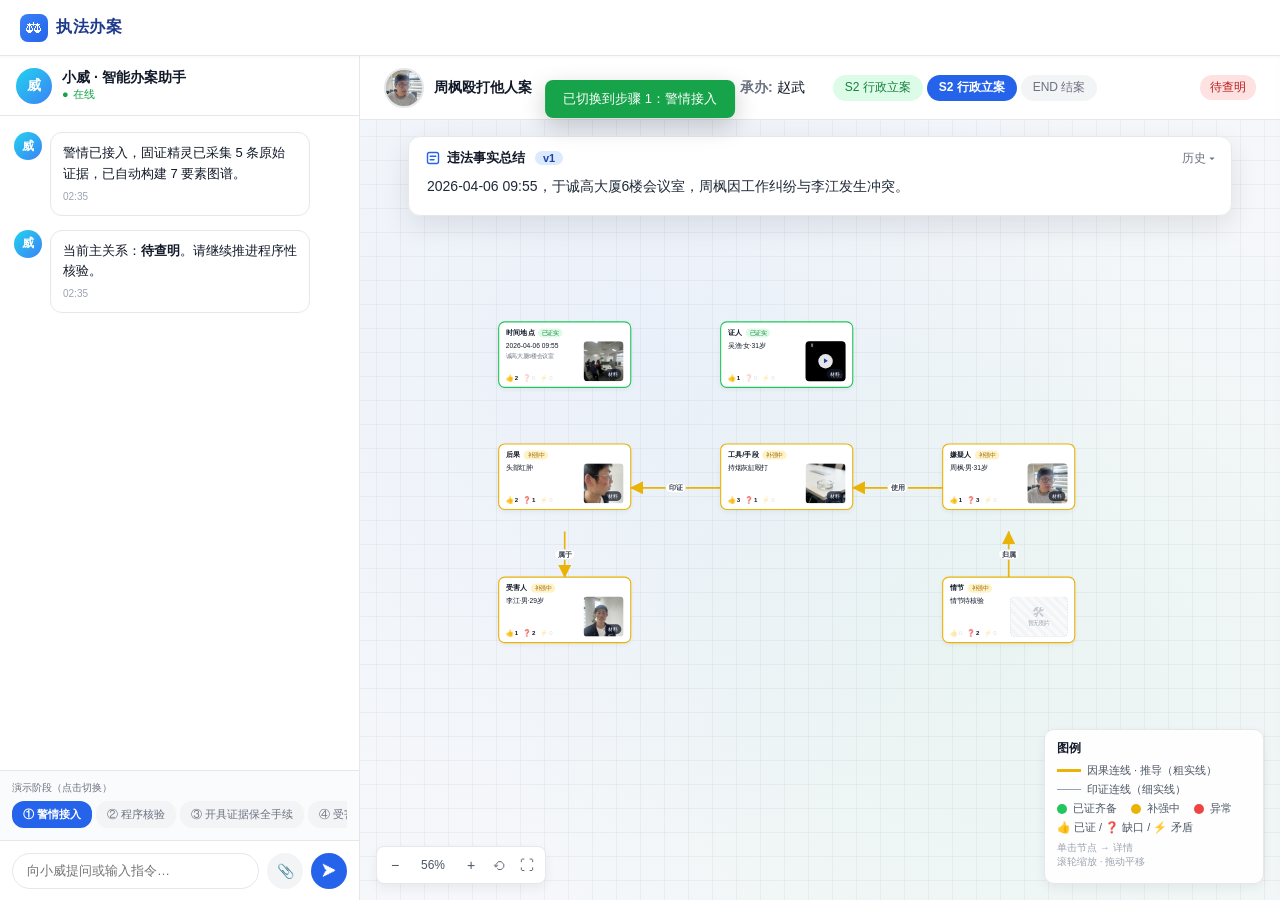
==== commit 1d6647ed: "Add backend-driven dossier AI workflow Implement the real FastAPI backend and plain HTML/JS frontend" ====
--- a/卷宗V5.html
+++ b/卷宗V5.html
@@ -1219,7 +1219,15 @@
 
 function materialForName(name) {
   const clean = name.replace(/\([^)]*\)|（[^）]*）/g, '').trim();
+  const backendMaterial = apiState.materials.find(m => clean.includes(m.title) || m.title.includes(clean) || clean.includes(m.material_type));
+  if (backendMaterial) return materialFromApi(backendMaterial);
   return MATERIALS[clean] || Object.keys(MATERIALS).map(k => ({ k, m:MATERIALS[k] })).find(x => clean.includes(x.k) || x.k.includes(clean))?.m;
+}
+function materialFromApi(m) {
+  return {
+    title:m.title, type:m.material_type, file:m.file_path || '', owner:m.owner, time:'—', source:m.source || '后端回写',
+    elements:m.supports_elements || [], excerpt:Object.keys(m.extracted_facts || {}).length ? JSON.stringify(m.extracted_facts) : `${m.material_type} 已入池`,
+  };
 }
 
 function escapeAttr(s) { return String(s || '').replace(/&/g,'&amp;').replace(/'/g,'&#39;').replace(/"/g,'&quot;').replace(/</g,'&lt;').replace(/>/g,'&gt;'); }
@@ -1264,7 +1272,7 @@
           ${seven.map(([k,v]) => `<div class="material-element-row"><div class="k">${escapeHtml(k)}</div><div class="v">${escapeHtml(v || '—')}</div></div>`).join('')}
         </div>
       ` : ''}
-      <button class="material-open-btn" onclick="openOriginalFile('${escapeAttr(m.file)}');event.stopPropagation();">打开源文件</button>
+      ${m.file ? `<button class="material-open-btn" onclick="openOriginalFile('${escapeAttr(m.file)}');event.stopPropagation();">打开源文件</button>` : '<button class="material-open-btn" disabled>暂无源文件</button>'}
     </div>
   `;
   $('#materialDrawer').classList.add('show');
@@ -1680,10 +1688,86 @@
 let viewX = 0, viewY = 0;
 let suppressCanvasClick = false;
 let edgeAnimationFrame = null;
+let backendMode = false;
+let apiState = { caseId:null, graph:null, tasks:[], materials:[], drafts:[], events:[], factVersions:[] };
 
 /* ===== DOM 工具 ===== */
 const $ = sel => document.querySelector(sel);
 const create = (tag, cls) => { const el = document.createElement(tag); if (cls) el.className = cls; return el; };
+const API_BASE = new URLSearchParams(location.search).get('api') || 'http://127.0.0.1:8000';
+const CASE_ID = new URLSearchParams(location.search).get('caseId');
+
+async function apiGet(path) {
+  const response = await fetch(API_BASE + path);
+  if (!response.ok) throw new Error(await response.text());
+  return response.json();
+}
+async function apiPost(path, payload) {
+  const response = await fetch(API_BASE + path, {
+    method:'POST', headers:{ 'Content-Type':'application/json' }, body:JSON.stringify(payload || {})
+  });
+  if (!response.ok) throw new Error(await response.text());
+  return response.json();
+}
+async function loadBackendState() {
+  if (!CASE_ID) return false;
+  const [graph, tasks, materials, drafts, events, factVersions] = await Promise.all([
+    apiGet(`/api/cases/${CASE_ID}/graph`),
+    apiGet(`/api/cases/${CASE_ID}/tasks`),
+    apiGet(`/api/cases/${CASE_ID}/materials`),
+    apiGet(`/api/cases/${CASE_ID}/drafts`),
+    apiGet(`/api/cases/${CASE_ID}/conversations/events`),
+    apiGet(`/api/cases/${CASE_ID}/fact-versions`),
+  ]);
+  apiState = { caseId:CASE_ID, graph, tasks, materials, drafts, events, factVersions };
+  backendMode = true;
+  return true;
+}
+async function refreshBackendState() {
+  if (!backendMode) return;
+  try {
+    await loadBackendState();
+    renderBackendGraph();
+    renderMsgs();
+    if (document.querySelector('[data-pane="task"]').classList.contains('active')) renderTask();
+    if (document.querySelector('[data-pane="evi"]').classList.contains('active')) renderEvi();
+  } catch (err) {
+    showToast('后端数据刷新失败，继续显示当前状态', 'error');
+  }
+}
+
+function elementKeyToNodeId(key) {
+  return ({ consequence:'conseq', tool:'tool', victim:'victim', suspect:'suspect', circumstance:'circumstance', time:'time', witness:'witness' })[key] || key;
+}
+function elementStatusToState(status) {
+  return status === 'conflict' ? 'red' : status === 'proved' ? 'green' : status === 'reinforcing' ? 'yellow' : 'yellow';
+}
+function elementStatusLabel(status) {
+  return status === 'conflict' ? '有矛盾' : status === 'proved' ? '已证实' : status === 'reinforcing' ? '补强中' : '待补强';
+}
+function renderBackendGraph() {
+  if (!backendMode || !apiState.graph) return;
+  const nodes = {};
+  apiState.graph.elements.forEach(e => {
+    const id = elementKeyToNodeId(e.element_key);
+    nodes[id] = {
+      state: elementStatusToState(e.status),
+      status: elementStatusLabel(e.status),
+      key: e.key_fact || e.name,
+      sub: `${e.material_count} 份材料 · ${e.gap_count} 个缺口 · ${e.conflict_count} 个矛盾`,
+      bar: ['g','g','g'],
+      badges: [e.material_count, e.gap_count, e.conflict_count]
+    };
+  });
+  STEPS[currentStep].nodes = Object.assign({}, STEPS[currentStep].nodes, nodes);
+  const latest = apiState.factVersions[apiState.factVersions.length - 1];
+  if (latest) {
+    $('#factVer').textContent = latest.version;
+    $('#factBody').textContent = latest.fact_summary;
+  }
+  renderNodes();
+  updateEdgesForExpanded();
+}
 
 /* ===== 渲染节点（viewport 坐标系，不再缩放） ===== */
 function renderNodes() {
@@ -2203,8 +2287,38 @@
 /* ===== 渲染消息 ===== */
 function renderMsgs() {
   const cont = $('#msgs'); cont.innerHTML = '';
-  allMsgs.forEach(m => appendMsg(m));
+  if (backendMode) {
+    apiState.events.map(eventToMessage).forEach(m => appendMsg(m));
+    apiState.drafts.filter(d => d.status === 'pending_confirmation').forEach(d => appendMsg(draftToMessage(d)));
+  } else {
+    allMsgs.forEach(m => appendMsg(m));
+  }
   cont.scrollTop = cont.scrollHeight;
+}
+function eventToMessage(e) {
+  const type = e.source_role === '民警' ? 'user' : 'bot';
+  return { type, html:escapeHtml(e.original_text || e.normalized_text), time:'' };
+}
+function draftToMessage(d) {
+  return {
+    type:'bot',
+    html:`AI 建议：<b>${escapeHtml(d.title)}</b><br><span class="msg-link" onclick="confirmDraft(${d.id});event.stopPropagation();">确认</span> · <span class="msg-link" onclick="rejectDraft(${d.id});event.stopPropagation();">驳回</span>`,
+    time:''
+  };
+}
+async function confirmDraft(id) {
+  try {
+    await apiPost(`/api/drafts/${id}/confirm`, { reviewer:'前端演示' });
+    showToast('已确认 AI 建议', 'success');
+    await refreshBackendState();
+  } catch (err) { showToast('确认失败', 'error'); }
+}
+async function rejectDraft(id) {
+  try {
+    await apiPost(`/api/drafts/${id}/reject`, { reviewer:'前端演示', reason:'前端驳回' });
+    showToast('已驳回 AI 建议', 'success');
+    await refreshBackendState();
+  } catch (err) { showToast('驳回失败', 'error'); }
 }
 function appendMsg(m) {
   const cont = $('#msgs');
@@ -2292,6 +2406,7 @@
   expandedId = null;
   Object.values(NODES).forEach(m => { delete m._curX; delete m._curY; });
   renderNodes();
+  if (backendMode) renderBackendGraph();
   updateEdgesForExpanded();
   renderMsgs();
 
@@ -2413,22 +2528,34 @@
   const d = $('#histDrawer');
   d.classList.toggle('show');
   if (d.classList.contains('show')) {
-    $('#histBody').innerHTML = HIST.map((h, i) => `
+    const hist = backendMode && apiState.factVersions.length
+      ? apiState.factVersions.slice().reverse().map(v => ({ v:v.version, name:v.confirmed_by || '后端版本', time:'—', text:v.fact_summary }))
+      : HIST;
+    $('#histBody').innerHTML = hist.map((h, i) => `
       <div class="ver-item ${i===0?'active':''}" onclick="selectVer(${i})">
         <div class="vt">${h.v} · ${h.name}</div>
         <div class="vd">${h.time}</div>
       </div>
-    `).join('') + `<div class="ver-preview" id="verPrev">${HIST[0].text}</div>`;
+    `).join('') + `<div class="ver-preview" id="verPrev">${escapeHtml(hist[0]?.text || '暂无事实版本')}</div>`;
+    window.__currentHist = hist;
   }
 }
 function selectVer(i) {
+  const hist = window.__currentHist || HIST;
   document.querySelectorAll('.ver-item').forEach((it, j) => it.classList.toggle('active', i===j));
-  $('#verPrev').textContent = HIST[i].text;
+  $('#verPrev').textContent = hist[i]?.text || '';
 }
 
 /* ===== 证据池 ===== */
 function renderEvi() {
-  const data = [
+  const data = backendMode ? apiState.materials.map((m, i) => ({
+    id:'E-' + String(m.id || i + 1).padStart(3, '0'),
+    name:m.title,
+    tag:m.material_type,
+    src:m.source || '后端',
+    desc:Object.keys(m.extracted_facts || {}).length ? JSON.stringify(m.extracted_facts) : `${m.material_type} 已入池`,
+    bar:['g','g','g']
+  })) : [
     { id:'E-001', name:'警情概述', tag:'警情', src:'办案系统', desc:'报警称周枫用烟灰缸打伤李江头部', bar:['g','g','g'] },
     { id:'E-002', name:'李江身份核验', tag:'核验', src:'办案系统', desc:'李江身份一致', bar:['g','g','g'] },
     { id:'E-003', name:'伤情照片', tag:'照片', src:'固证精灵', desc:'头部明显红肿及创口', bar:['g↑','g','g'] },
@@ -2464,22 +2591,39 @@
 
 /* ===== 任务看板 ===== */
 function renderTask() {
-  const data = [
+  const data = backendMode ? apiState.tasks.map(t => ({
+    id:'T-' + String(t.id).padStart(3, '0'), name:t.title, src:t.source, srcCls:priorityColor(t.priority), status:taskStatusLabel(t.status),
+    assoc:t.element_key || '—', reason:`优先级：${t.priority} · 执行人：${t.assignee_name || '未分配'}`, evis:(t.expected_materials || []).join(' / ') || '—', raw:t
+  })) : [
     { id:'T-010', name:'补齐烟灰缸证据保全材料', src:'物证保全', srcCls:'#16a34a', status:'已完成',
       assoc:'工具/经过', reason:'作案工具从口供材料更新为烟灰缸实物', evis:'E-008 作案工具照片 / E-010 证据保全决定书 / E-011 证据保全清单' },
     { id:'T-006', name:'核验情节材料', src:'程序核验', srcCls:'#16a34a', status:'已完成',
       assoc:'情节', reason:'核验前科并确认认罪认罚材料齐备', evis:'前科核验 / 认罪认罚材料 / 周枫询问笔录' },
   ];
-  $('#taskGrid').innerHTML = data.map(t => `
+  $('#taskGrid').innerHTML = data.length ? data.map(t => `
     <div class="list-card" style="border-left:4px solid ${t.srcCls}">
-      <h4>${t.id} · ${t.name}</h4>
-      <div class="meta">[${t.src}] · ${t.status}</div>
-      <div class="desc">关联要素：${t.assoc}<br>触发原因：${t.reason}<br>关联证据：${t.evis}</div>
+      <h4>${escapeHtml(t.id)} · ${escapeHtml(t.name)}</h4>
+      <div class="meta">[${escapeHtml(t.src)}] · ${escapeHtml(t.status)}</div>
+      <div class="desc">关联要素：${escapeHtml(t.assoc)}<br>触发原因：${escapeHtml(t.reason)}<br>关联证据：${escapeHtml(t.evis)}</div>
       <div class="three-tags">
-        <button class="tag-mini" style="background:#2563eb;cursor:pointer;" onclick="expandNode('tool')">查看工具材料</button>
+        <button class="tag-mini" style="background:#2563eb;cursor:pointer;" onclick="expandNode('${elementKeyToNodeId(t.raw?.element_key || 'tool')}')">查看关联要素</button>
+        ${backendMode && ['pending','blocked'].includes(t.raw?.status) ? `<button class="tag-mini" style="background:#16a34a;cursor:pointer;" onclick="startBackendTask(${t.raw.id})">启动</button>` : ''}
       </div>
     </div>
-  `).join('');
+  `).join('') : '<div class="list-card"><h4>暂无任务</h4><div class="desc">后端当前没有任务记录。</div></div>';
+}
+function priorityColor(priority) {
+  return priority === 'P0' ? '#dc2626' : priority === 'P1' ? '#d97706' : '#16a34a';
+}
+function taskStatusLabel(status) {
+  return ({ pending:'待启动', blocked:'阻塞', in_progress:'执行中', completed:'已完成', waiting_upload:'待上传', pending_approval:'待审批' })[status] || status;
+}
+async function startBackendTask(id) {
+  try {
+    await apiPost(`/api/tasks/${id}/start`, {});
+    showToast('任务已启动', 'success');
+    await refreshBackendState();
+  } catch (err) { showToast('任务启动失败', 'error'); }
 }
 
 /* ===== 决策日志 ===== */
@@ -2533,10 +2677,20 @@
 });
 
 /* ===== 初始化 ===== */
-bindCanvasInteractions();
-switchStep(1);
-// 初次根据画布大小自适应一次
-setTimeout(fitView, 50);
+async function initApp() {
+  bindCanvasInteractions();
+  try {
+    const loaded = await loadBackendState();
+    if (loaded) showToast('已连接后端 Case #' + CASE_ID, 'success');
+  } catch (err) {
+    backendMode = false;
+    showToast('未连接后端，使用静态演示数据', 'error');
+  }
+  switchStep(1);
+  if (backendMode) renderBackendGraph();
+  setTimeout(fitView, 50);
+}
+initApp();
 window.addEventListener('resize', () => { fitView(); });
 </script>
 </body>
